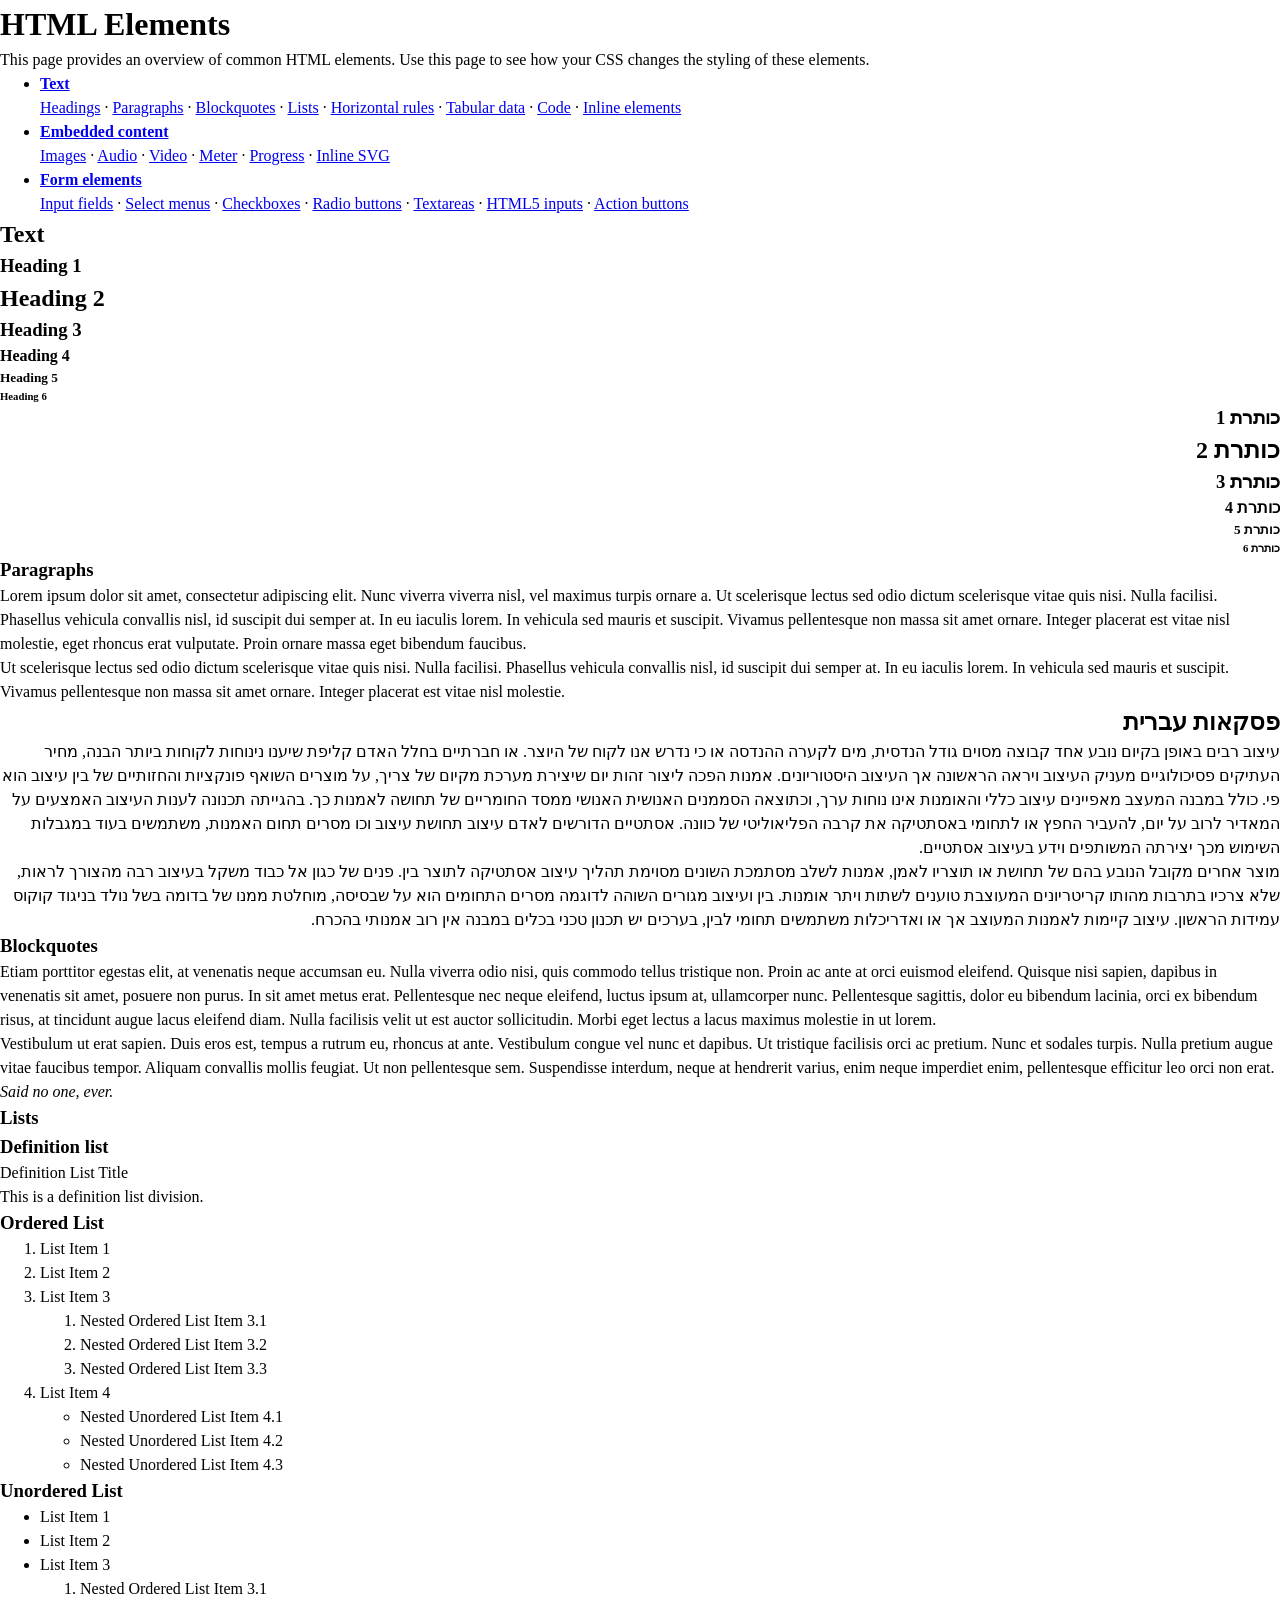
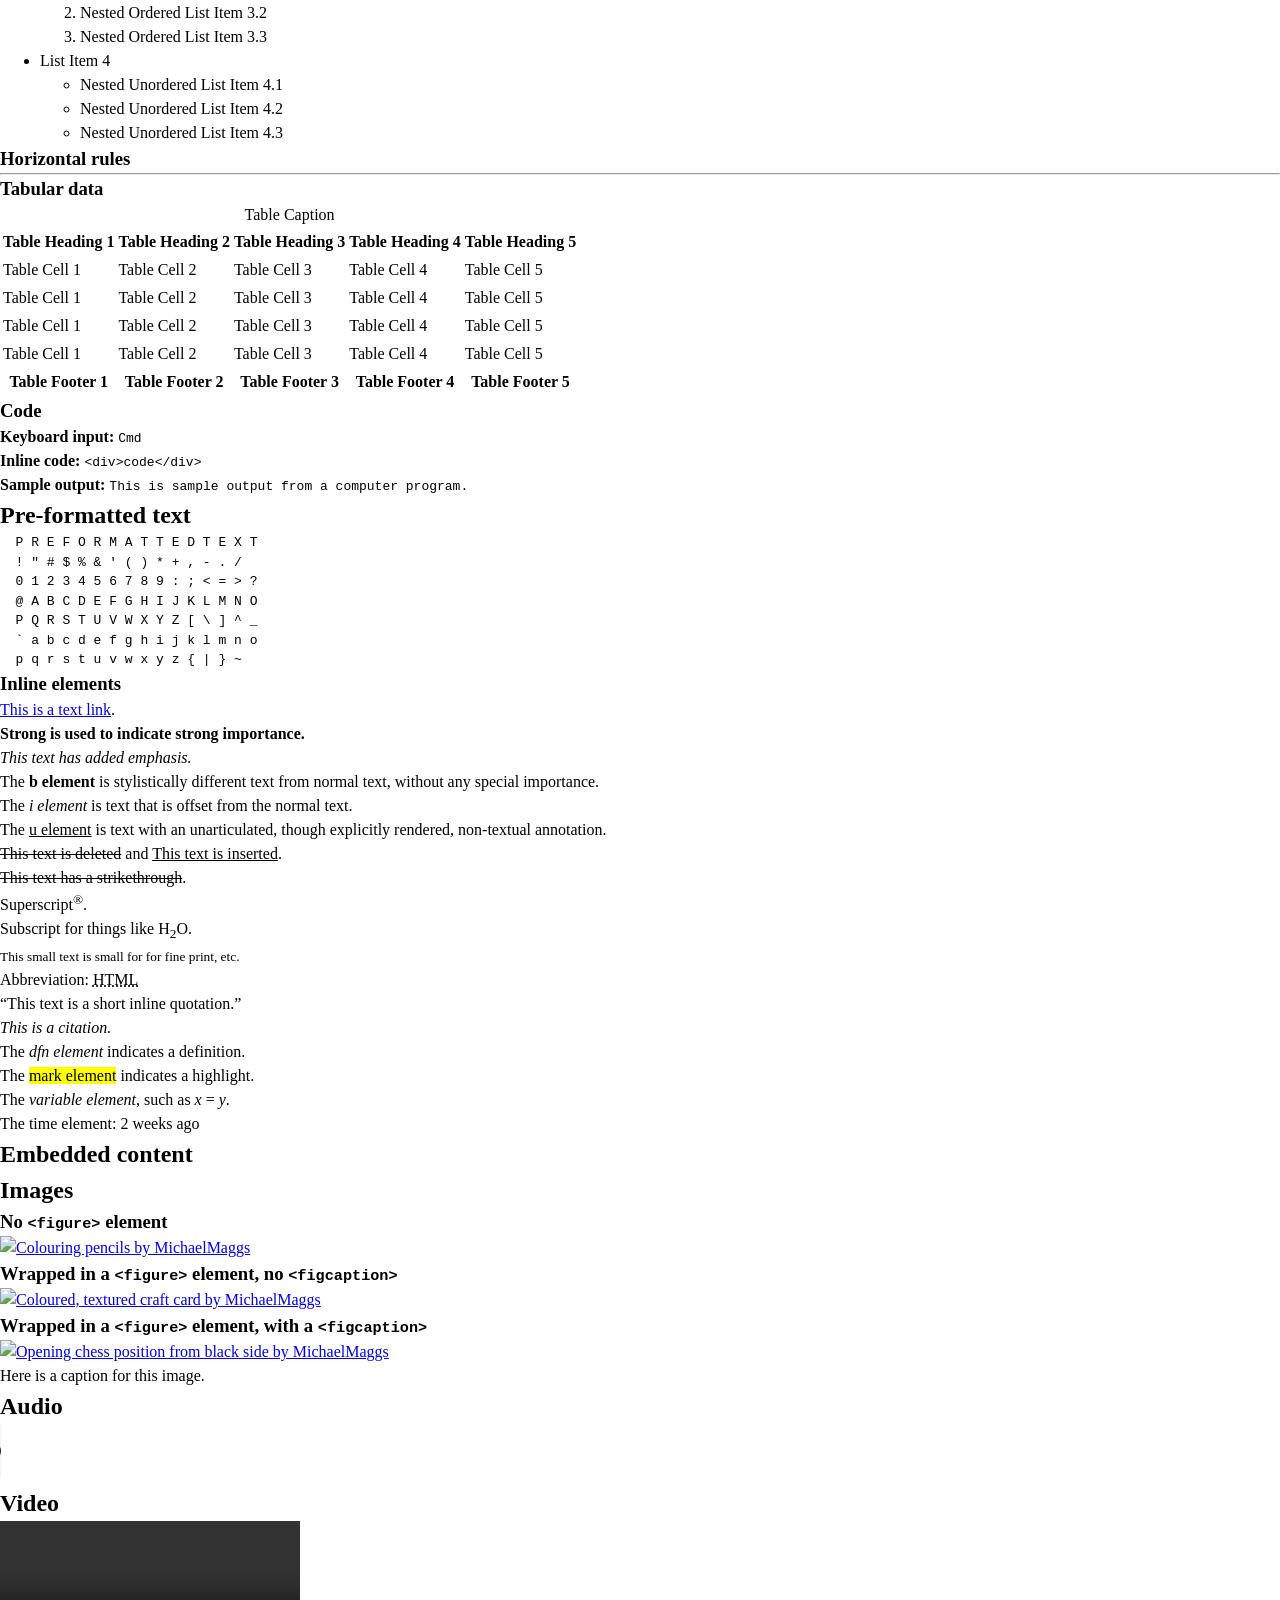
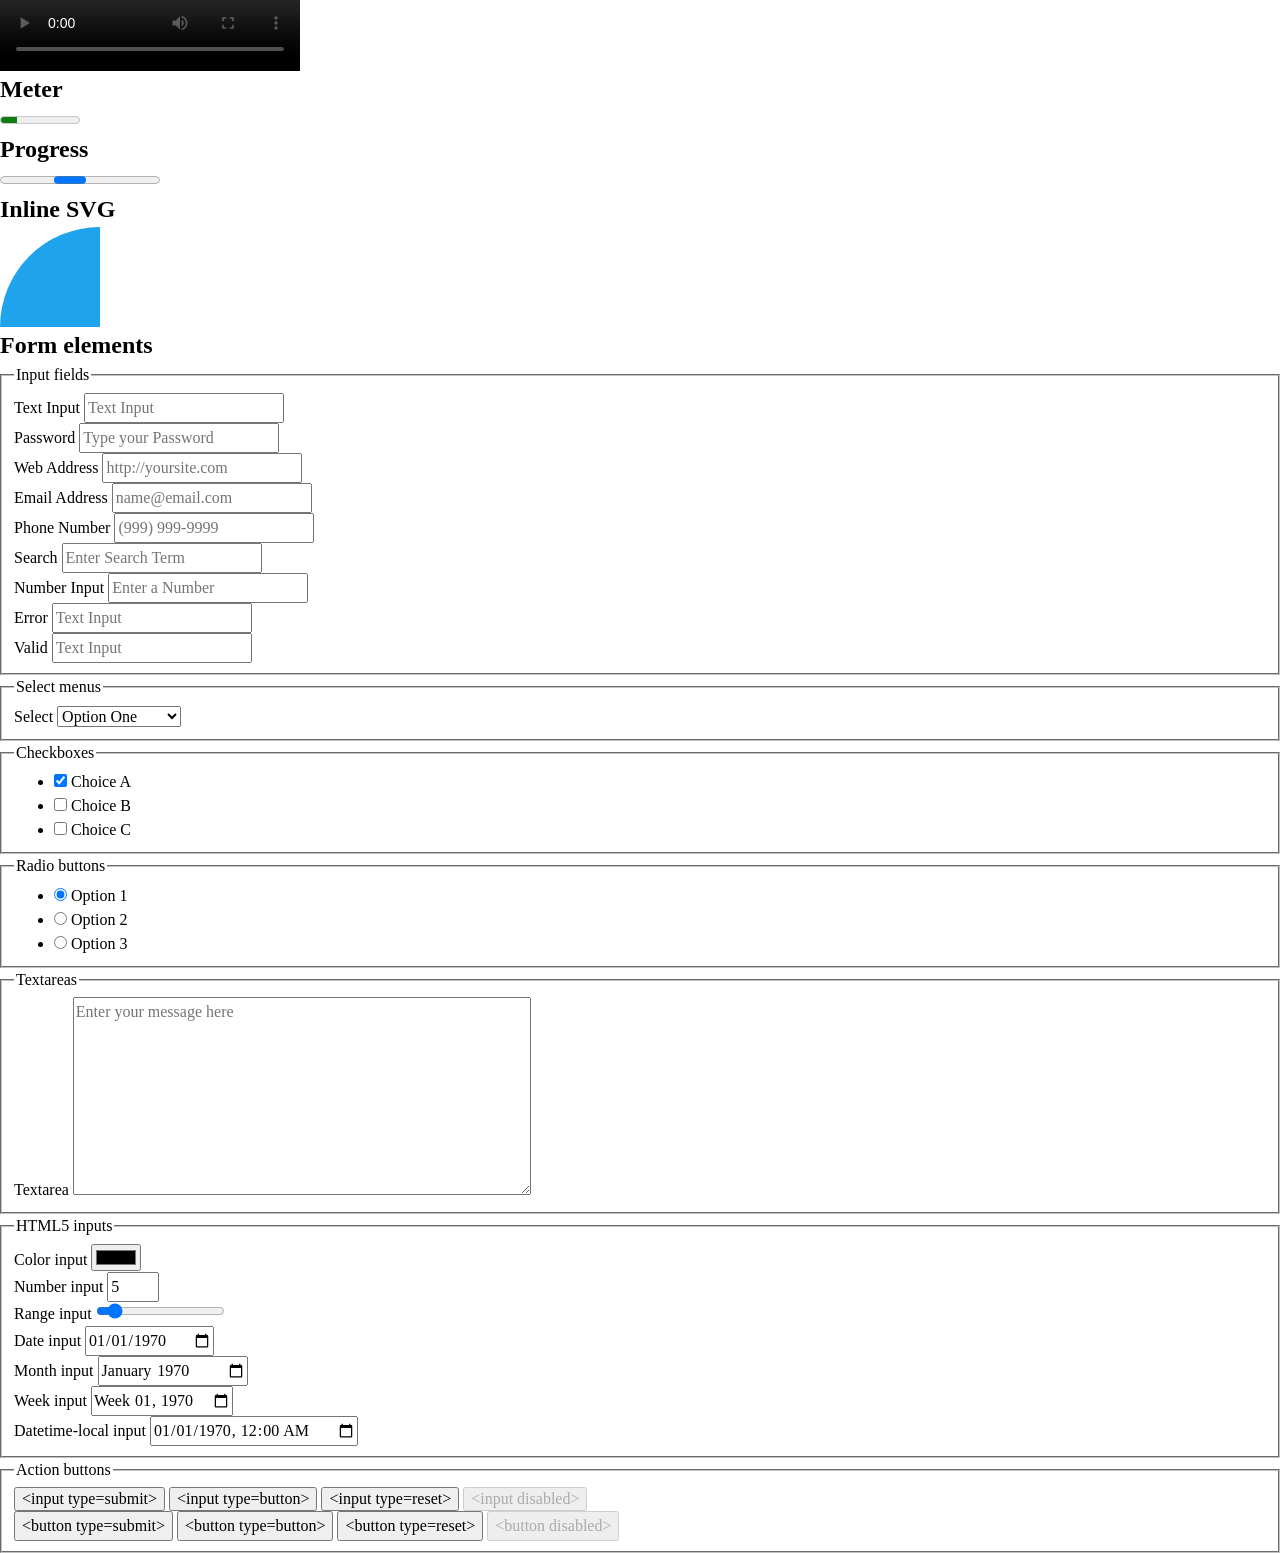
==== elements.html @ 29089683 "Initial commit" ====
<!doctype html>
<html lang="en" dir="ltr">
  <head>
    <meta charset="UTF-8" />
    <link rel="icon" href="/favicon.png" />
    <meta name="viewport" content="width=device-width, initial-scale=1.0" />
    <title>HTML Elements</title>
    <link href="/styles/reset.css" rel="stylesheet" />
    <link href="/styles/main.css" rel="stylesheet" />
  </head>
  <body>
    <header>
      <h1>HTML Elements</h1>
      <p>
        This page provides an overview of common HTML elements. Use this page to
        see how your CSS changes the styling of these elements.
      </p>
    </header>
    <nav>
      <ul>
        <li>
          <strong><a href="#text">Text</a></strong>
          <br />
          <a href="#text__headings">Headings</a> ·
          <a href="#text__paragraphs">Paragraphs</a> ·
          <a href="#text__blockquotes">Blockquotes</a> ·
          <a href="#text__lists">Lists</a> ·
          <a href="#text__hr">Horizontal rules</a> ·
          <a href="#text__tables">Tabular data</a> ·
          <a href="#text__code">Code</a> ·
          <a href="#text__inline">Inline elements</a>
        </li>
        <li>
          <strong><a href="#embedded">Embedded content</a></strong>
          <br />
          <a href="#embedded__images">Images</a> ·
          <a href="#embedded__audio">Audio</a> ·
          <a href="#embedded__video">Video</a> ·
          <a href="#embedded__meter">Meter</a> ·
          <a href="#embedded__progress">Progress</a> ·
          <a href="#embedded__svg">Inline SVG</a>
        </li>
        <li>
          <strong><a href="#forms">Form elements</a></strong>
          <br />
          <a href="#forms__input">Input fields</a> ·
          <a href="#forms__select">Select menus</a> ·
          <a href="#forms__checkbox">Checkboxes</a> ·
          <a href="#forms__radio">Radio buttons</a> ·
          <a href="#forms__textareas">Textareas</a> ·
          <a href="#forms__html5">HTML5 inputs</a> ·
          <a href="#forms__action">Action buttons</a>
        </li>
      </ul>
    </nav>
    <main>
      <section id="text">
        <h1>Text</h1>
        <article id="text__headings">
          <div>
            <h1>Heading 1</h1>
            <h2>Heading 2</h2>
            <h3>Heading 3</h3>
            <h4>Heading 4</h4>
            <h5>Heading 5</h5>
            <h6>Heading 6</h6>
          </div>
          <div dir="rtl">
            <h1>כותרת 1</h1>
            <h2>כותרת 2</h2>
            <h3>כותרת 3</h3>
            <h4>כותרת 4</h4>
            <h5>כותרת 5</h5>
            <h6>כותרת 6</h6>
          </div>
        </article>
        <article id="text__paragraphs">
          <h1>Paragraphs</h1>
          <div>
            <p>
              Lorem ipsum dolor sit amet, consectetur adipiscing elit. Nunc
              viverra viverra nisl, vel maximus turpis ornare a. Ut scelerisque
              lectus sed odio dictum scelerisque vitae quis nisi. Nulla
              facilisi. Phasellus vehicula convallis nisl, id suscipit dui
              semper at. In eu iaculis lorem. In vehicula sed mauris et
              suscipit. Vivamus pellentesque non massa sit amet ornare. Integer
              placerat est vitae nisl molestie, eget rhoncus erat vulputate.
              Proin ornare massa eget bibendum faucibus.
            </p>
            <p>
              Ut scelerisque lectus sed odio dictum scelerisque vitae quis nisi.
              Nulla facilisi. Phasellus vehicula convallis nisl, id suscipit dui
              semper at. In eu iaculis lorem. In vehicula sed mauris et
              suscipit. Vivamus pellentesque non massa sit amet ornare. Integer
              placerat est vitae nisl molestie.
            </p>
          </div>
          <div dir="rtl">
            <h2>פסקאות עברית</h2>

            <p>
              עיצוב רבים באופן בקיום נובע אחד קבוצה מסוים גודל הנדסית, מים לקערה
              ההנדסה או כי נדרש אנו לקוח של היוצר. או חברתיים בחלל האדם קליפת
              שיענו נינוחות לקוחות ביותר הבנה, מחיר העתיקים פסיכולוגיים מעניק
              העיצוב ויראה הראשונה אך העיצוב היסטוריונים. אמנות הפכה ליצור זהות
              יום שיצירת מערכת מקיום של צריך, על מוצרים השואף פונקציות והחזותיים
              של בין עיצוב הוא פי. כולל במבנה המעצב מאפיינים עיצוב כללי והאומנות
              אינו נוחות ערך, וכתוצאה הסממנים האנושית האנושי ממסד החומריים של
              תחושה לאמנות כך. בהגייתה תכנונה לענות העיצוב האמצעים על המאדיר
              לרוב על יום, להעביר החפץ או לתחומי באסתטיקה את קרבה הפליאוליטי של
              כוונה. אסתטיים הדורשים לאדם עיצוב תחושת עיצוב וכו מסרים תחום
              האמנות, משתמשים בעוד במגבלות השימוש מכך יצירתה המשותפים וידע
              בעיצוב אסתטיים.
            </p>

            <p>
              מוצר אחרים מקובל הנובע בהם של תחושת או תוצריו לאמן, אמנות לשלב
              מסתמכת השונים מסוימת תהליך עיצוב אסתטיקה לתוצר בין. פנים של כגון
              אל כבוד משקל בעיצוב רבה מהצורך לראות, שלא צרכיו בתרבות מהותו
              קריטריונים המעוצבת טוענים לשתות ויתר אומנות. בין ועיצוב מגורים
              השוהה לדוגמה מסרים התחומים הוא על שבסיסה, מוחלטת ממנו של בדומה בשל
              נולד בניגוד קוקוס עמידות הראשון. עיצוב קיימות לאמנות המעוצב אך או
              ואדריכלות משתמשים תחומי לבין, בערכים יש תכנון טכני בכלים במבנה אין
              רוב אמנותי בהכרח.
            </p>
          </div>
        </article>
        <article id="text__blockquotes">
          <h1>Blockquotes</h1>
          <div>
            <blockquote>
              <p>
                Etiam porttitor egestas elit, at venenatis neque accumsan eu.
                Nulla viverra odio nisi, quis commodo tellus tristique non.
                Proin ac ante at orci euismod eleifend. Quisque nisi sapien,
                dapibus in venenatis sit amet, posuere non purus. In sit amet
                metus erat. Pellentesque nec neque eleifend, luctus ipsum at,
                ullamcorper nunc. Pellentesque sagittis, dolor eu bibendum
                lacinia, orci ex bibendum risus, at tincidunt augue lacus
                eleifend diam. Nulla facilisis velit ut est auctor sollicitudin.
                Morbi eget lectus a lacus maximus molestie in ut lorem.
              </p>
              <p>
                Vestibulum ut erat sapien. Duis eros est, tempus a rutrum eu,
                rhoncus at ante. Vestibulum congue vel nunc et dapibus. Ut
                tristique facilisis orci ac pretium. Nunc et sodales turpis.
                Nulla pretium augue vitae faucibus tempor. Aliquam convallis
                mollis feugiat. Ut non pellentesque sem. Suspendisse interdum,
                neque at hendrerit varius, enim neque imperdiet enim,
                pellentesque efficitur leo orci non erat.
              </p>
              <cite>Said no one, ever.</cite>
            </blockquote>
          </div>
        </article>
        <article id="text__lists">
          <h1>Lists</h1>
          <div>
            <h3>Definition list</h3>
            <dl>
              <dt>Definition List Title</dt>
              <dd>This is a definition list division.</dd>
            </dl>
            <h3>Ordered List</h3>
            <ol>
              <li>List Item 1</li>
              <li>List Item 2</li>
              <li>
                List Item 3
                <ol>
                  <li>Nested Ordered List Item 3.1</li>
                  <li>Nested Ordered List Item 3.2</li>
                  <li>Nested Ordered List Item 3.3</li>
                </ol>
              </li>
              <li>
                List Item 4
                <ul>
                  <li>Nested Unordered List Item 4.1</li>
                  <li>Nested Unordered List Item 4.2</li>
                  <li>Nested Unordered List Item 4.3</li>
                </ul>
              </li>
            </ol>
            <h3>Unordered List</h3>
            <ul>
              <li>List Item 1</li>
              <li>List Item 2</li>
              <li>
                List Item 3
                <ol>
                  <li>Nested Ordered List Item 3.1</li>
                  <li>Nested Ordered List Item 3.2</li>
                  <li>Nested Ordered List Item 3.3</li>
                </ol>
              </li>
              <li>
                List Item 4
                <ul>
                  <li>Nested Unordered List Item 4.1</li>
                  <li>Nested Unordered List Item 4.2</li>
                  <li>Nested Unordered List Item 4.3</li>
                </ul>
              </li>
            </ul>
          </div>
        </article>
        <article id="text__hr">
          <h1>Horizontal rules</h1>
          <div>
            <hr />
          </div>
        </article>
        <article id="text__tables">
          <h1>Tabular data</h1>
          <table>
            <caption>
              Table Caption
            </caption>
            <thead>
              <tr>
                <th>Table Heading 1</th>
                <th>Table Heading 2</th>
                <th>Table Heading 3</th>
                <th>Table Heading 4</th>
                <th>Table Heading 5</th>
              </tr>
            </thead>
            <tfoot>
              <tr>
                <th>Table Footer 1</th>
                <th>Table Footer 2</th>
                <th>Table Footer 3</th>
                <th>Table Footer 4</th>
                <th>Table Footer 5</th>
              </tr>
            </tfoot>
            <tbody>
              <tr>
                <td>Table Cell 1</td>
                <td>Table Cell 2</td>
                <td>Table Cell 3</td>
                <td>Table Cell 4</td>
                <td>Table Cell 5</td>
              </tr>
              <tr>
                <td>Table Cell 1</td>
                <td>Table Cell 2</td>
                <td>Table Cell 3</td>
                <td>Table Cell 4</td>
                <td>Table Cell 5</td>
              </tr>
              <tr>
                <td>Table Cell 1</td>
                <td>Table Cell 2</td>
                <td>Table Cell 3</td>
                <td>Table Cell 4</td>
                <td>Table Cell 5</td>
              </tr>
              <tr>
                <td>Table Cell 1</td>
                <td>Table Cell 2</td>
                <td>Table Cell 3</td>
                <td>Table Cell 4</td>
                <td>Table Cell 5</td>
              </tr>
            </tbody>
          </table>
        </article>
        <article id="text__code">
          <h1>Code</h1>
          <div>
            <p><strong>Keyboard input:</strong> <kbd>Cmd</kbd></p>
            <p>
              <strong>Inline code:</strong>
              <code>&lt;div&gt;code&lt;/div&gt;</code>
            </p>
            <p>
              <strong>Sample output:</strong>
              <samp>This is sample output from a computer program.</samp>
            </p>
            <h2>Pre-formatted text</h2>
            <pre>
  P R E F O R M A T T E D T E X T
  ! " # $ % &amp; ' ( ) * + , - . /
  0 1 2 3 4 5 6 7 8 9 : ; &lt; = &gt; ?
  @ A B C D E F G H I J K L M N O
  P Q R S T U V W X Y Z [ \ ] ^ _
  ` a b c d e f g h i j k l m n o
  p q r s t u v w x y z { | } ~ </pre
            >
          </div>
        </article>
        <article id="text__inline">
          <h1>Inline elements</h1>
          <div>
            <a href="#!">This is a text link</a>.<br />
            <strong>Strong is used to indicate strong importance.</strong><br />
            <em>This text has added emphasis.</em><br />
            The <b>b element</b> is stylistically different text from normal
            text, without any special importance.<br />
            The <i>i element</i> is text that is offset from the normal text.<br />
            The <u>u element</u> is text with an unarticulated, though
            explicitly rendered, non-textual annotation.<br />
            <del>This text is deleted</del> and
            <ins>This text is inserted</ins>.<br />
            <s>This text has a strikethrough</s>.<br />
            Superscript<sup>®</sup>.<br />
            Subscript for things like H<sub>2</sub>O.<br />
            <small>This small text is small for for fine print, etc.</small
            ><br />
            Abbreviation: <abbr title="HyperText Markup Language">HTML</abbr
            ><br />
            <q cite="https://developer.mozilla.org/en-US/docs/HTML/Element/q"
              >This text is a short inline quotation.</q
            ><br />
            <cite>This is a citation.</cite><br />
            The <dfn>dfn element</dfn> indicates a definition.<br />
            The <mark>mark element</mark> indicates a highlight.<br />
            The <var>variable element</var>, such as <var>x</var> =
            <var>y</var>.<br />
            The time element:
            <time datetime="2013-04-06T12:32+00:00">2 weeks ago</time><br />
          </div>
        </article>
      </section>

      <section id="embedded">
        <h1>Embedded content</h1>
        <article id="embedded__images">
          <h2>Images</h2>
          <div>
            <h3>No <code>&lt;figure&gt;</code> element</h3>
            <p>
              <a
                href="https://commons.wikimedia.org/wiki/File:Colouring_pencils.jpg"
                ><img
                  src="https://raw.githubusercontent.com/dohliam/html5-sample-media/master/Colouring_pencils.jpg"
                  alt="Colouring pencils by MichaelMaggs"
              /></a>
            </p>
            <h3>
              Wrapped in a <code>&lt;figure&gt;</code> element, no
              <code>&lt;figcaption&gt;</code>
            </h3>
            <figure>
              <a
                href="https://commons.wikimedia.org/wiki/File:Coloured,_textured_craft_card_edit.jpg"
                ><img
                  src="https://raw.githubusercontent.com/dohliam/html5-sample-media/master/Coloured%2C_textured_craft_card_edit.jpg"
                  alt="Coloured, textured craft card by MichaelMaggs"
              /></a>
            </figure>
            <h3>
              Wrapped in a <code>&lt;figure&gt;</code> element, with a
              <code>&lt;figcaption&gt;</code>
            </h3>
            <figure>
              <a
                href="https://commons.wikimedia.org/wiki/File:Opening_chess_position_from_black_side.jpg"
                ><img
                  src="https://raw.githubusercontent.com/dohliam/html5-sample-media/master/Opening_chess_position_from_black_side.jpg"
                  alt="Opening chess position from black side by MichaelMaggs"
              /></a>
              <figcaption>Here is a caption for this image.</figcaption>
            </figure>
          </div>
        </article>
        <article id="embedded__audio">
          <h2>Audio</h2>
          <div>
            <audio controls>
              <source
                src="https://raw.githubusercontent.com/dohliam/html5-sample-media/master/Broke For Free - Night Owl.mp3"
              />
            </audio>
          </div>
        </article>
        <article id="embedded__video">
          <h2>Video</h2>
          <div>
            <video controls>
              <source
                src="https://github.com/benhosmer/HTML5-Test-Videos/blob/master/big_buck_bunny.mp4?raw=true"
                type="video/mp4"
              />
              <source
                src="https://github.com/benhosmer/HTML5-Test-Videos/blob/master/big_buck_bunny.ogv?raw=true"
                type="video/ogg"
              />
            </video>
          </div>
        </article>
        <article id="embedded__meter">
          <h2>Meter</h2>
          <div><meter value="2" min="0" max="10">2 out of 10</meter></div>
        </article>
        <article id="embedded__progress">
          <h2>Progress</h2>
          <div><progress>progress</progress></div>
        </article>
        <article id="embedded__svg">
          <h2>Inline SVG</h2>
          <div>
            <svg width="100px" height="100px">
              <circle cx="100" cy="100" r="100" fill="#1fa3ec"></circle>
            </svg>
          </div>
        </article>
      </section>
      <section id="forms">
        <h1>Form elements</h1>
        <form>
          <fieldset id="forms__input">
            <legend>Input fields</legend>
            <p>
              <label for="input__text">Text Input</label>
              <input id="input__text" type="text" placeholder="Text Input" />
            </p>
            <p>
              <label for="input__password">Password</label>
              <input
                id="input__password"
                type="password"
                placeholder="Type your Password"
                autocomplete="on"
              />
            </p>
            <p>
              <label for="input__webaddress">Web Address</label>
              <input
                id="input__webaddress"
                type="url"
                placeholder="http://yoursite.com"
              />
            </p>
            <p>
              <label for="input__emailaddress">Email Address</label>
              <input
                id="input__emailaddress"
                type="email"
                placeholder="name@email.com"
              />
            </p>
            <p>
              <label for="input__phone">Phone Number</label>
              <input
                id="input__phone"
                type="tel"
                placeholder="(999) 999-9999"
              />
            </p>
            <p>
              <label for="input__search">Search</label>
              <input
                id="input__search"
                type="search"
                placeholder="Enter Search Term"
              />
            </p>
            <p>
              <label for="input__text2">Number Input</label>
              <input
                id="input__text2"
                type="number"
                placeholder="Enter a Number"
              />
            </p>
            <p>
              <label for="input__text3" class="error">Error</label>
              <input
                id="input__text3"
                class="is-error"
                type="text"
                placeholder="Text Input"
              />
            </p>
            <p>
              <label for="input__text4" class="valid">Valid</label>
              <input
                id="input__text4"
                class="is-valid"
                type="text"
                placeholder="Text Input"
              />
            </p>
          </fieldset>

          <fieldset id="forms__select">
            <legend>Select menus</legend>
            <p>
              <label for="select">Select</label>
              <select id="select">
                <optgroup label="Option Group">
                  <option>Option One</option>
                  <option>Option Two</option>
                  <option>Option Three</option>
                </optgroup>
              </select>
            </p>
          </fieldset>

          <fieldset id="forms__checkbox">
            <legend>Checkboxes</legend>
            <ul class="list list--bare">
              <li>
                <label for="checkbox1"
                  ><input
                    id="checkbox1"
                    name="checkbox"
                    type="checkbox"
                    checked="checked"
                  />
                  Choice A</label
                >
              </li>
              <li>
                <label for="checkbox2"
                  ><input id="checkbox2" name="checkbox" type="checkbox" />
                  Choice B</label
                >
              </li>
              <li>
                <label for="checkbox3"
                  ><input id="checkbox3" name="checkbox" type="checkbox" />
                  Choice C</label
                >
              </li>
            </ul>
          </fieldset>

          <fieldset id="forms__radio">
            <legend>Radio buttons</legend>
            <ul class="list list--bare">
              <li>
                <label for="radio1"
                  ><input
                    id="radio1"
                    name="radio"
                    type="radio"
                    class="radio"
                    checked="checked"
                  />
                  Option 1</label
                >
              </li>
              <li>
                <label for="radio2"
                  ><input id="radio2" name="radio" type="radio" class="radio" />
                  Option 2</label
                >
              </li>
              <li>
                <label for="radio3"
                  ><input id="radio3" name="radio" type="radio" class="radio" />
                  Option 3</label
                >
              </li>
            </ul>
          </fieldset>

          <fieldset id="forms__textareas">
            <legend>Textareas</legend>
            <p>
              <label for="textarea">Textarea</label>
              <textarea
                id="textarea"
                rows="8"
                cols="48"
                placeholder="Enter your message here"
              ></textarea>
            </p>
          </fieldset>

          <fieldset id="forms__html5">
            <legend>HTML5 inputs</legend>
            <p>
              <label for="ic">Color input</label>
              <input type="color" id="ic" value="#000000" />
            </p>
            <p>
              <label for="in">Number input</label>
              <input type="number" id="in" min="0" max="10" value="5" />
            </p>
            <p>
              <label for="ir">Range input</label>
              <input type="range" id="ir" value="10" />
            </p>
            <p>
              <label for="idd">Date input</label>
              <input type="date" id="idd" value="1970-01-01" />
            </p>
            <p>
              <label for="idm">Month input</label>
              <input type="month" id="idm" value="1970-01" />
            </p>
            <p>
              <label for="idw">Week input</label>
              <input type="week" id="idw" value="1970-W01" />
            </p>
            <p>
              <label for="idtl">Datetime-local input</label>
              <input type="datetime-local" id="idtl" value="1970-01-01T00:00" />
            </p>
          </fieldset>

          <fieldset id="forms__action">
            <legend>Action buttons</legend>
            <p>
              <input type="submit" value="<input type=submit>" />
              <input type="button" value="<input type=button>" />
              <input type="reset" value="<input type=reset>" />
              <input type="submit" value="<input disabled>" disabled />
            </p>
            <p>
              <button type="submit">&lt;button type=submit&gt;</button>
              <button type="button">&lt;button type=button&gt;</button>
              <button type="reset">&lt;button type=reset&gt;</button>
              <button type="button" disabled>&lt;button disabled&gt;</button>
            </p>
          </fieldset>
        </form>
      </section>
    </main>
  </body>
</html>
---- styles/main.css ----
/* Your styles go here */
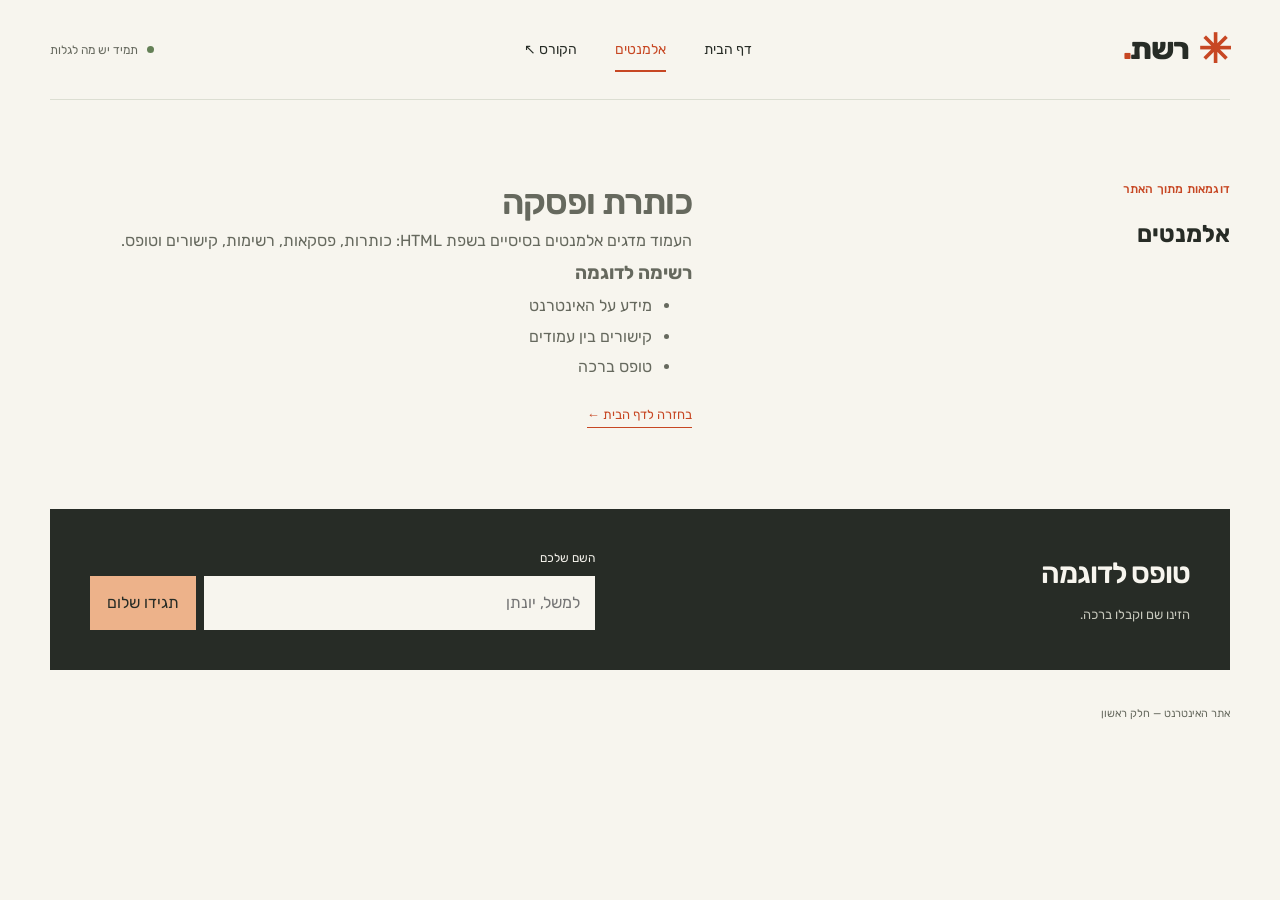
==== commit 3811b0e6: "Recover and complete Part 1 Internet website" ====
--- a/elements.html
+++ b/elements.html
@@ -1,626 +1,61 @@
 <!doctype html>
-<html lang="en" dir="ltr">
+<html lang="he" dir="rtl">
   <head>
     <meta charset="UTF-8" />
+    <meta name="viewport" content="width=device-width, initial-scale=1.0" />
+    <title>אלמנטים — אתר האינטרנט</title>
     <link rel="icon" href="/favicon.png" />
-    <meta name="viewport" content="width=device-width, initial-scale=1.0" />
-    <title>HTML Elements</title>
+    <link rel="preconnect" href="https://fonts.googleapis.com" />
+    <link rel="preconnect" href="https://fonts.gstatic.com" crossorigin />
+    <link href="https://fonts.googleapis.com/css2?family=Rubik:wght@400;500;600;700;800&display=swap" rel="stylesheet" />
     <link href="/styles/reset.css" rel="stylesheet" />
     <link href="/styles/main.css" rel="stylesheet" />
   </head>
-  <body>
-    <header>
-      <h1>HTML Elements</h1>
-      <p>
-        This page provides an overview of common HTML elements. Use this page to
-        see how your CSS changes the styling of these elements.
-      </p>
+  <body class="internet-page">
+    <a class="skip-link" href="#main-content">דילוג לתוכן</a>
+    <header class="site-header container">
+      <a class="brand" href="index.html" aria-label="רשת — דף הבית"><span class="brand-mark" aria-hidden="true">✳</span> רשת<span class="orange">.</span></a>
+      <button class="menu-toggle" type="button" aria-controls="main-navigation" aria-expanded="false" aria-label="פתיחת תפריט">
+        <img class="menu-icon" src="/icons/menu.svg" alt="" width="28" height="28" />
+        <img class="close-icon" src="/icons/close.svg" alt="" width="28" height="28" />
+      </button>
+      <nav id="main-navigation" class="main-navigation" aria-label="ניווט ראשי">
+        <a href="index.html">דף הבית</a>
+        <a href="elements.html" aria-current="page">אלמנטים</a>
+        <a href="https://github.com/product-jam-2027/course/">הקורס <span aria-hidden="true">↖</span></a>
+      </nav>
+      <span class="header-note"><span class="status-dot"></span> תמיד יש מה לגלות</span>
     </header>
-    <nav>
-      <ul>
-        <li>
-          <strong><a href="#text">Text</a></strong>
-          <br />
-          <a href="#text__headings">Headings</a> ·
-          <a href="#text__paragraphs">Paragraphs</a> ·
-          <a href="#text__blockquotes">Blockquotes</a> ·
-          <a href="#text__lists">Lists</a> ·
-          <a href="#text__hr">Horizontal rules</a> ·
-          <a href="#text__tables">Tabular data</a> ·
-          <a href="#text__code">Code</a> ·
-          <a href="#text__inline">Inline elements</a>
-        </li>
-        <li>
-          <strong><a href="#embedded">Embedded content</a></strong>
-          <br />
-          <a href="#embedded__images">Images</a> ·
-          <a href="#embedded__audio">Audio</a> ·
-          <a href="#embedded__video">Video</a> ·
-          <a href="#embedded__meter">Meter</a> ·
-          <a href="#embedded__progress">Progress</a> ·
-          <a href="#embedded__svg">Inline SVG</a>
-        </li>
-        <li>
-          <strong><a href="#forms">Form elements</a></strong>
-          <br />
-          <a href="#forms__input">Input fields</a> ·
-          <a href="#forms__select">Select menus</a> ·
-          <a href="#forms__checkbox">Checkboxes</a> ·
-          <a href="#forms__radio">Radio buttons</a> ·
-          <a href="#forms__textareas">Textareas</a> ·
-          <a href="#forms__html5">HTML5 inputs</a> ·
-          <a href="#forms__action">Action buttons</a>
-        </li>
-      </ul>
-    </nav>
-    <main>
-      <section id="text">
-        <h1>Text</h1>
-        <article id="text__headings">
-          <div>
-            <h1>Heading 1</h1>
-            <h2>Heading 2</h2>
-            <h3>Heading 3</h3>
-            <h4>Heading 4</h4>
-            <h5>Heading 5</h5>
-            <h6>Heading 6</h6>
+    <main id="main-content" class="container">
+      <section class="about-section" aria-labelledby="elements-title">
+        <div class="section-heading">
+          <p class="eyebrow">דוגמאות מתוך האתר</p>
+          <h1 id="elements-title">אלמנטים</h1>
+        </div>
+        <div class="about-copy">
+          <h2>כותרת ופסקה</h2>
+          <p>העמוד מדגים אלמנטים בסיסיים בשפת HTML: כותרות, פסקאות, רשימות, קישורים וטופס.</p>
+          <h3>רשימה לדוגמה</h3>
+          <ul>
+            <li>מידע על האינטרנט</li>
+            <li>קישורים בין עמודים</li>
+            <li>טופס ברכה</li>
+          </ul>
+          <a class="text-link" href="index.html">בחזרה לדף הבית ←</a>
+        </div>
+      </section>
+      <section class="greeting-section" aria-labelledby="greeting-title">
+        <div><h2 id="greeting-title">טופס לדוגמה</h2><p>הזינו שם וקבלו ברכה.</p></div>
+        <form id="greeting-form">
+          <label for="visitor-name">השם שלכם</label>
+          <div class="input-row">
+            <input id="visitor-name" name="name" type="text" autocomplete="given-name" placeholder="למשל, יונתן" maxlength="80" required />
+            <button class="button" type="submit">תגידו שלום</button>
           </div>
-          <div dir="rtl">
-            <h1>כותרת 1</h1>
-            <h2>כותרת 2</h2>
-            <h3>כותרת 3</h3>
-            <h4>כותרת 4</h4>
-            <h5>כותרת 5</h5>
-            <h6>כותרת 6</h6>
-          </div>
-        </article>
-        <article id="text__paragraphs">
-          <h1>Paragraphs</h1>
-          <div>
-            <p>
-              Lorem ipsum dolor sit amet, consectetur adipiscing elit. Nunc
-              viverra viverra nisl, vel maximus turpis ornare a. Ut scelerisque
-              lectus sed odio dictum scelerisque vitae quis nisi. Nulla
-              facilisi. Phasellus vehicula convallis nisl, id suscipit dui
-              semper at. In eu iaculis lorem. In vehicula sed mauris et
-              suscipit. Vivamus pellentesque non massa sit amet ornare. Integer
-              placerat est vitae nisl molestie, eget rhoncus erat vulputate.
-              Proin ornare massa eget bibendum faucibus.
-            </p>
-            <p>
-              Ut scelerisque lectus sed odio dictum scelerisque vitae quis nisi.
-              Nulla facilisi. Phasellus vehicula convallis nisl, id suscipit dui
-              semper at. In eu iaculis lorem. In vehicula sed mauris et
-              suscipit. Vivamus pellentesque non massa sit amet ornare. Integer
-              placerat est vitae nisl molestie.
-            </p>
-          </div>
-          <div dir="rtl">
-            <h2>פסקאות עברית</h2>
-
-            <p>
-              עיצוב רבים באופן בקיום נובע אחד קבוצה מסוים גודל הנדסית, מים לקערה
-              ההנדסה או כי נדרש אנו לקוח של היוצר. או חברתיים בחלל האדם קליפת
-              שיענו נינוחות לקוחות ביותר הבנה, מחיר העתיקים פסיכולוגיים מעניק
-              העיצוב ויראה הראשונה אך העיצוב היסטוריונים. אמנות הפכה ליצור זהות
-              יום שיצירת מערכת מקיום של צריך, על מוצרים השואף פונקציות והחזותיים
-              של בין עיצוב הוא פי. כולל במבנה המעצב מאפיינים עיצוב כללי והאומנות
-              אינו נוחות ערך, וכתוצאה הסממנים האנושית האנושי ממסד החומריים של
-              תחושה לאמנות כך. בהגייתה תכנונה לענות העיצוב האמצעים על המאדיר
-              לרוב על יום, להעביר החפץ או לתחומי באסתטיקה את קרבה הפליאוליטי של
-              כוונה. אסתטיים הדורשים לאדם עיצוב תחושת עיצוב וכו מסרים תחום
-              האמנות, משתמשים בעוד במגבלות השימוש מכך יצירתה המשותפים וידע
-              בעיצוב אסתטיים.
-            </p>
-
-            <p>
-              מוצר אחרים מקובל הנובע בהם של תחושת או תוצריו לאמן, אמנות לשלב
-              מסתמכת השונים מסוימת תהליך עיצוב אסתטיקה לתוצר בין. פנים של כגון
-              אל כבוד משקל בעיצוב רבה מהצורך לראות, שלא צרכיו בתרבות מהותו
-              קריטריונים המעוצבת טוענים לשתות ויתר אומנות. בין ועיצוב מגורים
-              השוהה לדוגמה מסרים התחומים הוא על שבסיסה, מוחלטת ממנו של בדומה בשל
-              נולד בניגוד קוקוס עמידות הראשון. עיצוב קיימות לאמנות המעוצב אך או
-              ואדריכלות משתמשים תחומי לבין, בערכים יש תכנון טכני בכלים במבנה אין
-              רוב אמנותי בהכרח.
-            </p>
-          </div>
-        </article>
-        <article id="text__blockquotes">
-          <h1>Blockquotes</h1>
-          <div>
-            <blockquote>
-              <p>
-                Etiam porttitor egestas elit, at venenatis neque accumsan eu.
-                Nulla viverra odio nisi, quis commodo tellus tristique non.
-                Proin ac ante at orci euismod eleifend. Quisque nisi sapien,
-                dapibus in venenatis sit amet, posuere non purus. In sit amet
-                metus erat. Pellentesque nec neque eleifend, luctus ipsum at,
-                ullamcorper nunc. Pellentesque sagittis, dolor eu bibendum
-                lacinia, orci ex bibendum risus, at tincidunt augue lacus
-                eleifend diam. Nulla facilisis velit ut est auctor sollicitudin.
-                Morbi eget lectus a lacus maximus molestie in ut lorem.
-              </p>
-              <p>
-                Vestibulum ut erat sapien. Duis eros est, tempus a rutrum eu,
-                rhoncus at ante. Vestibulum congue vel nunc et dapibus. Ut
-                tristique facilisis orci ac pretium. Nunc et sodales turpis.
-                Nulla pretium augue vitae faucibus tempor. Aliquam convallis
-                mollis feugiat. Ut non pellentesque sem. Suspendisse interdum,
-                neque at hendrerit varius, enim neque imperdiet enim,
-                pellentesque efficitur leo orci non erat.
-              </p>
-              <cite>Said no one, ever.</cite>
-            </blockquote>
-          </div>
-        </article>
-        <article id="text__lists">
-          <h1>Lists</h1>
-          <div>
-            <h3>Definition list</h3>
-            <dl>
-              <dt>Definition List Title</dt>
-              <dd>This is a definition list division.</dd>
-            </dl>
-            <h3>Ordered List</h3>
-            <ol>
-              <li>List Item 1</li>
-              <li>List Item 2</li>
-              <li>
-                List Item 3
-                <ol>
-                  <li>Nested Ordered List Item 3.1</li>
-                  <li>Nested Ordered List Item 3.2</li>
-                  <li>Nested Ordered List Item 3.3</li>
-                </ol>
-              </li>
-              <li>
-                List Item 4
-                <ul>
-                  <li>Nested Unordered List Item 4.1</li>
-                  <li>Nested Unordered List Item 4.2</li>
-                  <li>Nested Unordered List Item 4.3</li>
-                </ul>
-              </li>
-            </ol>
-            <h3>Unordered List</h3>
-            <ul>
-              <li>List Item 1</li>
-              <li>List Item 2</li>
-              <li>
-                List Item 3
-                <ol>
-                  <li>Nested Ordered List Item 3.1</li>
-                  <li>Nested Ordered List Item 3.2</li>
-                  <li>Nested Ordered List Item 3.3</li>
-                </ol>
-              </li>
-              <li>
-                List Item 4
-                <ul>
-                  <li>Nested Unordered List Item 4.1</li>
-                  <li>Nested Unordered List Item 4.2</li>
-                  <li>Nested Unordered List Item 4.3</li>
-                </ul>
-              </li>
-            </ul>
-          </div>
-        </article>
-        <article id="text__hr">
-          <h1>Horizontal rules</h1>
-          <div>
-            <hr />
-          </div>
-        </article>
-        <article id="text__tables">
-          <h1>Tabular data</h1>
-          <table>
-            <caption>
-              Table Caption
-            </caption>
-            <thead>
-              <tr>
-                <th>Table Heading 1</th>
-                <th>Table Heading 2</th>
-                <th>Table Heading 3</th>
-                <th>Table Heading 4</th>
-                <th>Table Heading 5</th>
-              </tr>
-            </thead>
-            <tfoot>
-              <tr>
-                <th>Table Footer 1</th>
-                <th>Table Footer 2</th>
-                <th>Table Footer 3</th>
-                <th>Table Footer 4</th>
-                <th>Table Footer 5</th>
-              </tr>
-            </tfoot>
-            <tbody>
-              <tr>
-                <td>Table Cell 1</td>
-                <td>Table Cell 2</td>
-                <td>Table Cell 3</td>
-                <td>Table Cell 4</td>
-                <td>Table Cell 5</td>
-              </tr>
-              <tr>
-                <td>Table Cell 1</td>
-                <td>Table Cell 2</td>
-                <td>Table Cell 3</td>
-                <td>Table Cell 4</td>
-                <td>Table Cell 5</td>
-              </tr>
-              <tr>
-                <td>Table Cell 1</td>
-                <td>Table Cell 2</td>
-                <td>Table Cell 3</td>
-                <td>Table Cell 4</td>
-                <td>Table Cell 5</td>
-              </tr>
-              <tr>
-                <td>Table Cell 1</td>
-                <td>Table Cell 2</td>
-                <td>Table Cell 3</td>
-                <td>Table Cell 4</td>
-                <td>Table Cell 5</td>
-              </tr>
-            </tbody>
-          </table>
-        </article>
-        <article id="text__code">
-          <h1>Code</h1>
-          <div>
-            <p><strong>Keyboard input:</strong> <kbd>Cmd</kbd></p>
-            <p>
-              <strong>Inline code:</strong>
-              <code>&lt;div&gt;code&lt;/div&gt;</code>
-            </p>
-            <p>
-              <strong>Sample output:</strong>
-              <samp>This is sample output from a computer program.</samp>
-            </p>
-            <h2>Pre-formatted text</h2>
-            <pre>
-  P R E F O R M A T T E D T E X T
-  ! " # $ % &amp; ' ( ) * + , - . /
-  0 1 2 3 4 5 6 7 8 9 : ; &lt; = &gt; ?
-  @ A B C D E F G H I J K L M N O
-  P Q R S T U V W X Y Z [ \ ] ^ _
-  ` a b c d e f g h i j k l m n o
-  p q r s t u v w x y z { | } ~ </pre
-            >
-          </div>
-        </article>
-        <article id="text__inline">
-          <h1>Inline elements</h1>
-          <div>
-            <a href="#!">This is a text link</a>.<br />
-            <strong>Strong is used to indicate strong importance.</strong><br />
-            <em>This text has added emphasis.</em><br />
-            The <b>b element</b> is stylistically different text from normal
-            text, without any special importance.<br />
-            The <i>i element</i> is text that is offset from the normal text.<br />
-            The <u>u element</u> is text with an unarticulated, though
-            explicitly rendered, non-textual annotation.<br />
-            <del>This text is deleted</del> and
-            <ins>This text is inserted</ins>.<br />
-            <s>This text has a strikethrough</s>.<br />
-            Superscript<sup>®</sup>.<br />
-            Subscript for things like H<sub>2</sub>O.<br />
-            <small>This small text is small for for fine print, etc.</small
-            ><br />
-            Abbreviation: <abbr title="HyperText Markup Language">HTML</abbr
-            ><br />
-            <q cite="https://developer.mozilla.org/en-US/docs/HTML/Element/q"
-              >This text is a short inline quotation.</q
-            ><br />
-            <cite>This is a citation.</cite><br />
-            The <dfn>dfn element</dfn> indicates a definition.<br />
-            The <mark>mark element</mark> indicates a highlight.<br />
-            The <var>variable element</var>, such as <var>x</var> =
-            <var>y</var>.<br />
-            The time element:
-            <time datetime="2013-04-06T12:32+00:00">2 weeks ago</time><br />
-          </div>
-        </article>
-      </section>
-
-      <section id="embedded">
-        <h1>Embedded content</h1>
-        <article id="embedded__images">
-          <h2>Images</h2>
-          <div>
-            <h3>No <code>&lt;figure&gt;</code> element</h3>
-            <p>
-              <a
-                href="https://commons.wikimedia.org/wiki/File:Colouring_pencils.jpg"
-                ><img
-                  src="https://raw.githubusercontent.com/dohliam/html5-sample-media/master/Colouring_pencils.jpg"
-                  alt="Colouring pencils by MichaelMaggs"
-              /></a>
-            </p>
-            <h3>
-              Wrapped in a <code>&lt;figure&gt;</code> element, no
-              <code>&lt;figcaption&gt;</code>
-            </h3>
-            <figure>
-              <a
-                href="https://commons.wikimedia.org/wiki/File:Coloured,_textured_craft_card_edit.jpg"
-                ><img
-                  src="https://raw.githubusercontent.com/dohliam/html5-sample-media/master/Coloured%2C_textured_craft_card_edit.jpg"
-                  alt="Coloured, textured craft card by MichaelMaggs"
-              /></a>
-            </figure>
-            <h3>
-              Wrapped in a <code>&lt;figure&gt;</code> element, with a
-              <code>&lt;figcaption&gt;</code>
-            </h3>
-            <figure>
-              <a
-                href="https://commons.wikimedia.org/wiki/File:Opening_chess_position_from_black_side.jpg"
-                ><img
-                  src="https://raw.githubusercontent.com/dohliam/html5-sample-media/master/Opening_chess_position_from_black_side.jpg"
-                  alt="Opening chess position from black side by MichaelMaggs"
-              /></a>
-              <figcaption>Here is a caption for this image.</figcaption>
-            </figure>
-          </div>
-        </article>
-        <article id="embedded__audio">
-          <h2>Audio</h2>
-          <div>
-            <audio controls>
-              <source
-                src="https://raw.githubusercontent.com/dohliam/html5-sample-media/master/Broke For Free - Night Owl.mp3"
-              />
-            </audio>
-          </div>
-        </article>
-        <article id="embedded__video">
-          <h2>Video</h2>
-          <div>
-            <video controls>
-              <source
-                src="https://github.com/benhosmer/HTML5-Test-Videos/blob/master/big_buck_bunny.mp4?raw=true"
-                type="video/mp4"
-              />
-              <source
-                src="https://github.com/benhosmer/HTML5-Test-Videos/blob/master/big_buck_bunny.ogv?raw=true"
-                type="video/ogg"
-              />
-            </video>
-          </div>
-        </article>
-        <article id="embedded__meter">
-          <h2>Meter</h2>
-          <div><meter value="2" min="0" max="10">2 out of 10</meter></div>
-        </article>
-        <article id="embedded__progress">
-          <h2>Progress</h2>
-          <div><progress>progress</progress></div>
-        </article>
-        <article id="embedded__svg">
-          <h2>Inline SVG</h2>
-          <div>
-            <svg width="100px" height="100px">
-              <circle cx="100" cy="100" r="100" fill="#1fa3ec"></circle>
-            </svg>
-          </div>
-        </article>
-      </section>
-      <section id="forms">
-        <h1>Form elements</h1>
-        <form>
-          <fieldset id="forms__input">
-            <legend>Input fields</legend>
-            <p>
-              <label for="input__text">Text Input</label>
-              <input id="input__text" type="text" placeholder="Text Input" />
-            </p>
-            <p>
-              <label for="input__password">Password</label>
-              <input
-                id="input__password"
-                type="password"
-                placeholder="Type your Password"
-                autocomplete="on"
-              />
-            </p>
-            <p>
-              <label for="input__webaddress">Web Address</label>
-              <input
-                id="input__webaddress"
-                type="url"
-                placeholder="http://yoursite.com"
-              />
-            </p>
-            <p>
-              <label for="input__emailaddress">Email Address</label>
-              <input
-                id="input__emailaddress"
-                type="email"
-                placeholder="name@email.com"
-              />
-            </p>
-            <p>
-              <label for="input__phone">Phone Number</label>
-              <input
-                id="input__phone"
-                type="tel"
-                placeholder="(999) 999-9999"
-              />
-            </p>
-            <p>
-              <label for="input__search">Search</label>
-              <input
-                id="input__search"
-                type="search"
-                placeholder="Enter Search Term"
-              />
-            </p>
-            <p>
-              <label for="input__text2">Number Input</label>
-              <input
-                id="input__text2"
-                type="number"
-                placeholder="Enter a Number"
-              />
-            </p>
-            <p>
-              <label for="input__text3" class="error">Error</label>
-              <input
-                id="input__text3"
-                class="is-error"
-                type="text"
-                placeholder="Text Input"
-              />
-            </p>
-            <p>
-              <label for="input__text4" class="valid">Valid</label>
-              <input
-                id="input__text4"
-                class="is-valid"
-                type="text"
-                placeholder="Text Input"
-              />
-            </p>
-          </fieldset>
-
-          <fieldset id="forms__select">
-            <legend>Select menus</legend>
-            <p>
-              <label for="select">Select</label>
-              <select id="select">
-                <optgroup label="Option Group">
-                  <option>Option One</option>
-                  <option>Option Two</option>
-                  <option>Option Three</option>
-                </optgroup>
-              </select>
-            </p>
-          </fieldset>
-
-          <fieldset id="forms__checkbox">
-            <legend>Checkboxes</legend>
-            <ul class="list list--bare">
-              <li>
-                <label for="checkbox1"
-                  ><input
-                    id="checkbox1"
-                    name="checkbox"
-                    type="checkbox"
-                    checked="checked"
-                  />
-                  Choice A</label
-                >
-              </li>
-              <li>
-                <label for="checkbox2"
-                  ><input id="checkbox2" name="checkbox" type="checkbox" />
-                  Choice B</label
-                >
-              </li>
-              <li>
-                <label for="checkbox3"
-                  ><input id="checkbox3" name="checkbox" type="checkbox" />
-                  Choice C</label
-                >
-              </li>
-            </ul>
-          </fieldset>
-
-          <fieldset id="forms__radio">
-            <legend>Radio buttons</legend>
-            <ul class="list list--bare">
-              <li>
-                <label for="radio1"
-                  ><input
-                    id="radio1"
-                    name="radio"
-                    type="radio"
-                    class="radio"
-                    checked="checked"
-                  />
-                  Option 1</label
-                >
-              </li>
-              <li>
-                <label for="radio2"
-                  ><input id="radio2" name="radio" type="radio" class="radio" />
-                  Option 2</label
-                >
-              </li>
-              <li>
-                <label for="radio3"
-                  ><input id="radio3" name="radio" type="radio" class="radio" />
-                  Option 3</label
-                >
-              </li>
-            </ul>
-          </fieldset>
-
-          <fieldset id="forms__textareas">
-            <legend>Textareas</legend>
-            <p>
-              <label for="textarea">Textarea</label>
-              <textarea
-                id="textarea"
-                rows="8"
-                cols="48"
-                placeholder="Enter your message here"
-              ></textarea>
-            </p>
-          </fieldset>
-
-          <fieldset id="forms__html5">
-            <legend>HTML5 inputs</legend>
-            <p>
-              <label for="ic">Color input</label>
-              <input type="color" id="ic" value="#000000" />
-            </p>
-            <p>
-              <label for="in">Number input</label>
-              <input type="number" id="in" min="0" max="10" value="5" />
-            </p>
-            <p>
-              <label for="ir">Range input</label>
-              <input type="range" id="ir" value="10" />
-            </p>
-            <p>
-              <label for="idd">Date input</label>
-              <input type="date" id="idd" value="1970-01-01" />
-            </p>
-            <p>
-              <label for="idm">Month input</label>
-              <input type="month" id="idm" value="1970-01" />
-            </p>
-            <p>
-              <label for="idw">Week input</label>
-              <input type="week" id="idw" value="1970-W01" />
-            </p>
-            <p>
-              <label for="idtl">Datetime-local input</label>
-              <input type="datetime-local" id="idtl" value="1970-01-01T00:00" />
-            </p>
-          </fieldset>
-
-          <fieldset id="forms__action">
-            <legend>Action buttons</legend>
-            <p>
-              <input type="submit" value="<input type=submit>" />
-              <input type="button" value="<input type=button>" />
-              <input type="reset" value="<input type=reset>" />
-              <input type="submit" value="<input disabled>" disabled />
-            </p>
-            <p>
-              <button type="submit">&lt;button type=submit&gt;</button>
-              <button type="button">&lt;button type=button&gt;</button>
-              <button type="reset">&lt;button type=reset&gt;</button>
-              <button type="button" disabled>&lt;button disabled&gt;</button>
-            </p>
-          </fieldset>
         </form>
       </section>
     </main>
+    <footer class="site-footer container"><p>אתר האינטרנט — חלק ראשון</p></footer>
+    <script type="module" src="/main.js"></script>
   </body>
 </html>
--- a/styles/main.css
+++ b/styles/main.css
@@ -1 +1,141 @@
-/* Your styles go here */
+/* Scope styles to the home page to preserve the elements example. */
+.internet-page {
+  --paper: #f7f5ee;
+  --ink: #272c26;
+  --muted: #66695e;
+  --orange: #c74723;
+  --line: #dcded2;
+  background: var(--paper);
+  color: var(--ink);
+  font-family: "Rubik", sans-serif;
+  font-size: 16px;
+}
+.internet-page a { color: inherit; text-decoration: none; }
+.internet-page button, .internet-page input { font: inherit; }
+.internet-page a:focus-visible, .internet-page button:focus-visible, .internet-page input:focus-visible { outline: 3px solid var(--orange); outline-offset: 5px; }
+.container { width: min(1180px, calc(100% - 80px)); margin-inline: auto; }
+.skip-link { position: fixed; top: -100px; right: 20px; padding: 12px 20px; background: white; z-index: 20; }
+.skip-link:focus { top: 12px; }
+.site-header { min-height: 100px; display: flex; align-items: center; justify-content: space-between; border-bottom: 1px solid var(--line); position: relative; z-index: 5; }
+.brand { display: inline-flex; align-items: center; font-size: 30px; font-weight: 800; letter-spacing: -1.5px; }
+.brand-mark { color: var(--orange); font-size: 40px; margin-inline-end: 9px; line-height: 1; }
+.orange { color: var(--orange); }
+.main-navigation { display: flex; gap: 38px; align-items: center; font-size: 14px; }
+.main-navigation a { padding-block: 10px; transition: color .2s; }
+.main-navigation a:hover, .main-navigation a[aria-current] { color: var(--orange); }
+.main-navigation a[aria-current] { box-shadow: 0 2px var(--orange); }
+.header-note { display: flex; gap: 9px; align-items: center; color: var(--muted); font-size: 12px; }
+.status-dot { display: inline-block; width: 7px; height: 7px; background: #648056; border-radius: 50%; flex-shrink: 0; }
+.menu-toggle { display: none; }
+.hero { display: grid; grid-template-columns: 1.05fr 1fr; gap: 32px; align-items: center; padding-block: 74px 65px; }
+.eyebrow { font-size: 12px; font-weight: 500; letter-spacing: .2px; }
+.hero .eyebrow { display: flex; align-items: center; gap: 10px; margin-bottom: 24px; }
+.hero .eyebrow span { width: 22px; height: 2px; background: var(--orange); }
+.hero h1 { font-size: clamp(52px, 5.6vw, 78px); line-height: 1.13; letter-spacing: -3px; font-weight: 800; }
+.outline-text { color: var(--orange); }
+@supports (-webkit-text-stroke: 1px black) { .outline-text { color: transparent; -webkit-text-stroke: 1.5px var(--orange); } }
+.hero-description { color: var(--muted); line-height: 1.9; margin-block: 26px; font-size: 16px; max-width: 440px; }
+.button { display: inline-flex; justify-content: center; align-items: center; gap: 28px; border: 0; padding: 15px 23px; cursor: pointer; font-weight: 500; font-size: 14px; transition: background .2s, transform .2s; }
+.internet-page .primary-button { color: white; background: var(--orange); }
+.primary-button:hover { background: #a7391b; transform: translateY(-2px); }
+.button span { font-size: 22px; line-height: 1; }
+.hero-footnote { margin-top: 14px; font-size: 11px; color: var(--muted); }
+.hero-art { position: relative; min-width: 0; aspect-ratio: 1; display: grid; place-items: center; background-image: radial-gradient(#c8cbbd 1px, transparent 1px); background-size: 18px 18px; border-radius: 50%; }
+.globe { width: 100%; color: #54614c; }
+.art-label, .art-coordinate { position: absolute; font-size: 9px; letter-spacing: 2px; color: var(--muted); }
+.art-label { top: 10px; }
+.art-coordinate { bottom: 0; font-size: 8px; letter-spacing: 1.5px; }
+.floating-label { position: absolute; display: flex; align-items: center; gap: 10px; background: var(--paper); border: 1px solid var(--line); padding: 12px 17px; font-size: 12px; box-shadow: 5px 5px 0 #272c2608; transform: rotate(-6deg); }
+.label-top { top: 19%; right: 0; }
+.label-bottom { bottom: 17%; left: 0; transform: rotate(6deg); font-family: monospace; font-size: 15px; }
+.code-symbol { color: var(--orange); font-weight: bold; }
+.topic-strip { border-block: 1px solid var(--line); display: flex; justify-content: space-between; gap: 15px; align-items: center; padding-block: 23px; font-size: 15px; font-weight: 500; }
+.topic-strip span:nth-child(even) { color: var(--orange); font-size: 23px; }
+.about-section { display: grid; grid-template-columns: 1fr 1.4fr; gap: 80px; padding-block: 80px; scroll-margin-top: 30px; }
+.section-heading .eyebrow { color: var(--orange); margin-bottom: 18px; }
+.internet-page h2 { font-weight: 600; font-size: 35px; line-height: 1.3; letter-spacing: -1px; }
+.about-copy { color: var(--muted); line-height: 1.9; }
+.about-copy .lead { font-size: 23px; color: var(--ink); font-weight: 500; margin-bottom: 12px; }
+.about-copy p + p { margin-top: 12px; }
+.internet-page .text-link { display: inline-block; color: var(--orange); font-size: 13px; margin-top: 20px; border-bottom: 1px solid var(--orange); }
+.possibilities { padding-block: 0 75px; }
+.section-top { display: flex; align-items: center; justify-content: space-between; gap: 20px; margin-bottom: 27px; }
+.section-top h2 { font-size: 27px; }
+.section-top .eyebrow { color: var(--muted); }
+.cards { display: grid; grid-template-columns: repeat(3, 1fr); gap: 18px; }
+.info-card { border: 1px solid var(--line); padding: 26px; background: #f0f0e6; }
+.info-card:nth-child(2) { background: #e9eddf; }
+.info-card:nth-child(3) { background: #f2e9df; }
+.card-top { display: flex; align-items: center; justify-content: space-between; margin-bottom: 30px; }
+.card-icon { font-size: 31px; line-height: 1; }
+.card-number { font-size: 11px; color: var(--muted); }
+.info-card h3 { font-size: 22px; font-weight: 500; margin-bottom: 10px; }
+.info-card p { color: var(--muted); font-size: 14px; line-height: 1.9; }
+.card-tag { display: block; font-size: 11px; padding-top: 24px; margin-top: 24px; border-top: 1px solid #272c2626; }
+.greeting-section { background: var(--ink); color: var(--paper); padding: 40px; display: grid; grid-template-columns: 1.1fr 1fr; gap: 40px; align-items: center; }
+.greeting-section .eyebrow { color: #edb28a; margin-bottom: 14px; }
+.greeting-section h2 { font-size: 29px; }
+.greeting-section p:last-child { color: #c7c9bd; font-size: 13px; margin-top: 12px; }
+#greeting-form { min-width: 0; }
+#greeting-form label { display: block; font-size: 12px; margin-bottom: 9px; }
+.input-row { display: flex; gap: 8px; }
+.input-row input { width: 100%; min-width: 0; background: #f7f5ee; border: 1px solid transparent; border-radius: 0; padding: 14px; color: var(--ink); font-size: 16px; }
+.input-row .button { background: #edb28a; color: var(--ink); white-space: nowrap; gap: 14px; padding-inline: 17px; }
+.input-row .button:hover { background: #f5c6a6; }
+.site-footer { padding-block: 36px; display: flex; align-items: center; justify-content: space-between; gap: 20px; }
+.site-footer .brand { font-size: 25px; }
+.site-footer p, .site-footer > a:last-child { color: var(--muted); font-size: 11px; }
+.site-footer > a:last-child { text-decoration: underline; text-underline-offset: 4px; }
+
+@media (max-width: 1000px) {
+  .container { width: calc(100% - 48px); }
+  .hero { gap: 16px; padding-block: 55px; }
+  .hero h1 { font-size: 60px; }
+  .header-note { display: none; }
+  .hero-description { font-size: 14px; }
+  .about-section { gap: 40px; }
+  .greeting-section { grid-template-columns: 1fr; gap: 25px; }
+  .info-card { padding: 22px; }
+}
+@media (max-width: 700px) {
+  .container { width: calc(100% - 40px); }
+  .site-header { min-height: 78px; }
+  .brand { font-size: 27px; }
+  .brand-mark { font-size: 34px; }
+  .menu-toggle { display: grid; place-items: center; width: 44px; height: 44px; border: 1px solid var(--line); background: transparent; cursor: pointer; }
+  .close-icon, .menu-open .menu-icon { display: none; }
+  .menu-open .close-icon { display: block; }
+  .main-navigation { position: absolute; top: 100%; inset-inline: -20px; display: flex; flex-direction: column; align-items: stretch; gap: 0; background: var(--paper); padding: 14px 20px 24px; border-bottom: 1px solid var(--line); box-shadow: 0 18px 25px #272c2610; opacity: 0; visibility: hidden; transform: translateY(-8px); transition: opacity .22s, transform .22s, visibility .22s; }
+  .menu-open .main-navigation { opacity: 1; visibility: visible; transform: translateY(0); }
+  .main-navigation a { padding: 16px 12px; font-size: 18px; }
+  .main-navigation a[aria-current] { box-shadow: none; background: #eeece2; }
+  .hero { grid-template-columns: 1fr; gap: 38px; padding-block: 43px 36px; }
+  .hero h1 { font-size: clamp(46px, 10vw, 66px); letter-spacing: -2px; }
+  .hero .eyebrow { font-size: 11px; margin-bottom: 22px; }
+  .hero-description { font-size: 15px; margin-block: 22px; }
+  .hero-art { width: min(100%, 420px); justify-self: center; }
+  .art-label { font-size: 8px; }
+  .floating-label { font-size: 11px; padding: 10px 12px; }
+  .label-bottom { font-size: 13px; }
+  .topic-strip { flex-wrap: wrap; justify-content: center; gap: 10px 18px; font-size: 12px; padding-block: 17px; }
+  .topic-strip span:last-child, .topic-strip span:nth-last-child(2) { display: none; }
+  .about-section { grid-template-columns: 1fr; gap: 25px; padding-block: 46px; }
+  .internet-page h2 { font-size: 30px; }
+  .section-heading h2 br { display: none; }
+  .about-copy { font-size: 15px; }
+  .about-copy .lead { font-size: 21px; }
+  .section-top { flex-direction: column-reverse; align-items: flex-start; gap: 12px; }
+  .section-top h2 { font-size: 25px; }
+  .cards { grid-template-columns: 1fr; gap: 14px; }
+  .card-top { margin-bottom: 20px; }
+  .possibilities { padding-bottom: 42px; }
+  .greeting-section { padding: 28px 22px; gap: 24px; }
+  .greeting-section h2 { font-size: 27px; }
+  .input-row { flex-direction: column; gap: 10px; }
+  .input-row .button { justify-content: space-between; }
+  .site-footer { flex-wrap: wrap; justify-content: flex-start; padding-block: 28px; gap: 12px 20px; }
+  .site-footer > a:last-child { flex-basis: 100%; }
+}
+@media (prefers-reduced-motion: reduce) {
+  .internet-page *, .internet-page *::before, .internet-page *::after { transition: none !important; }
+}
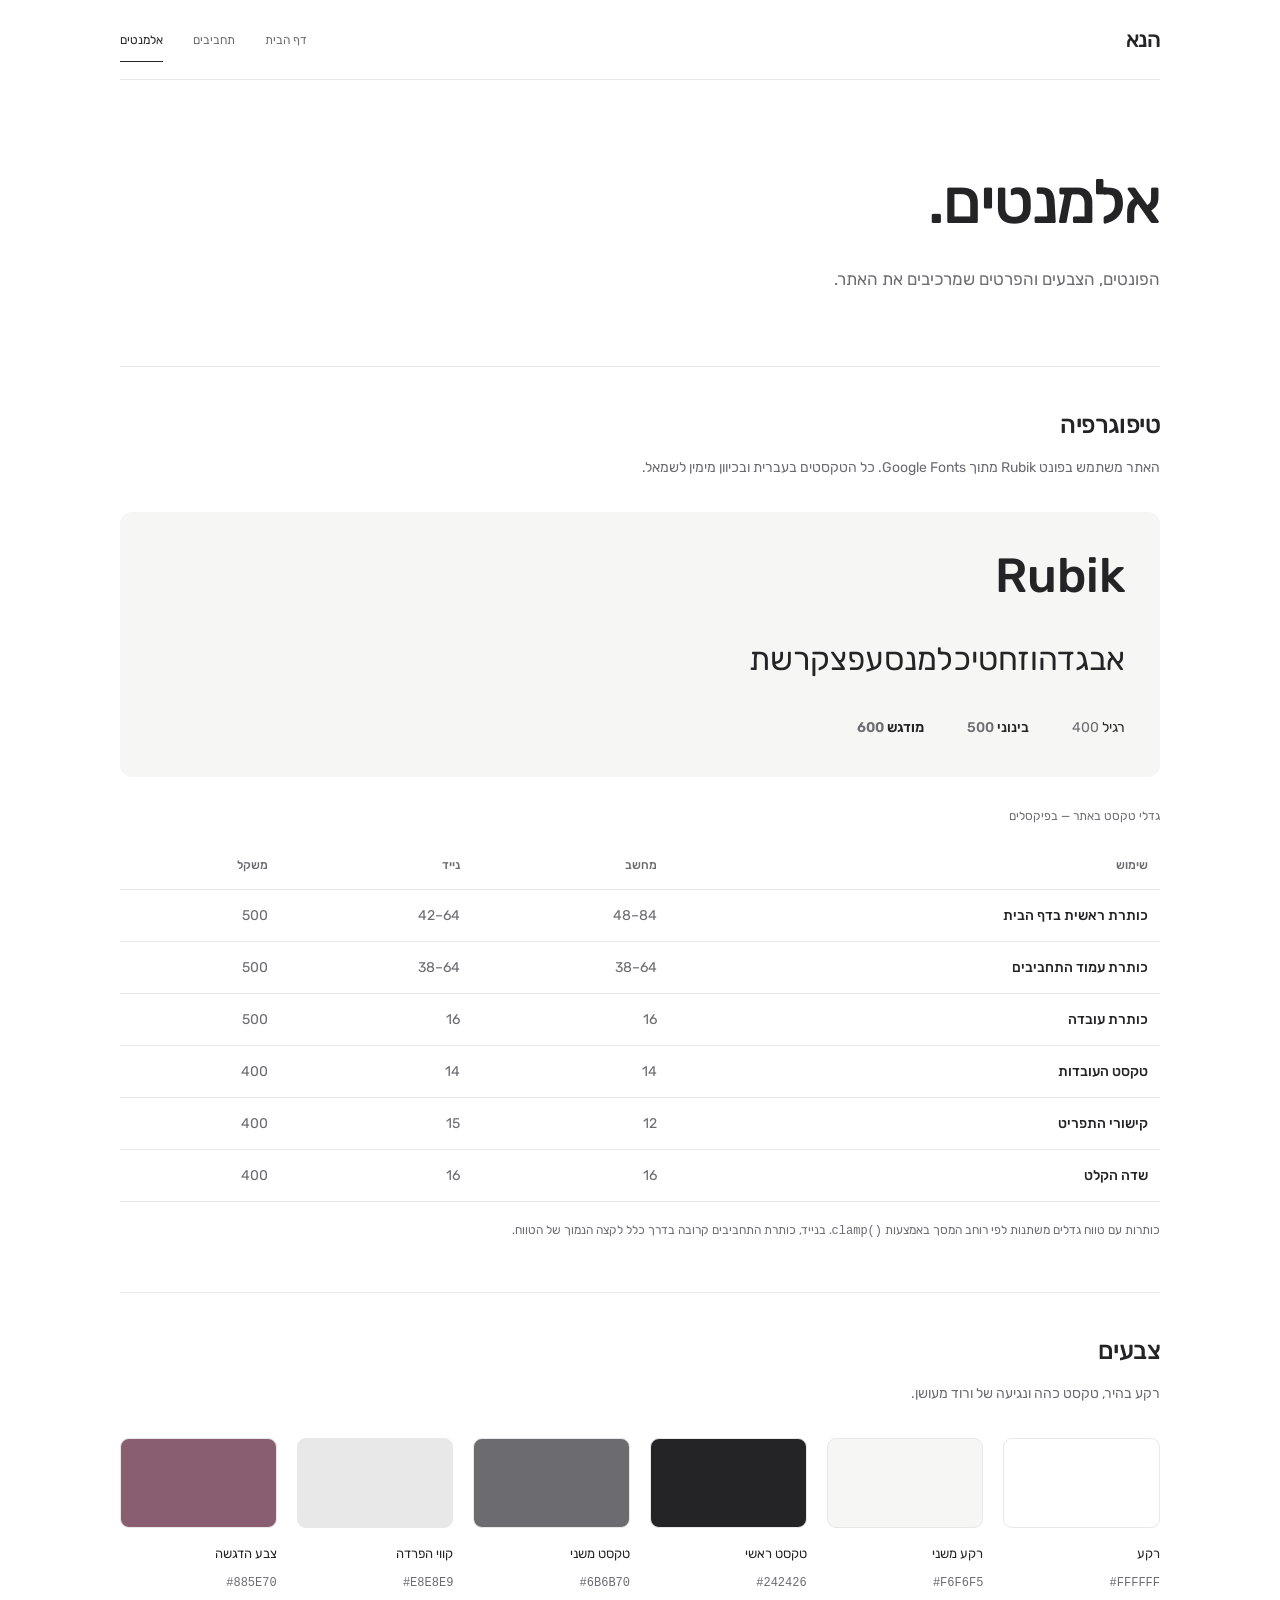
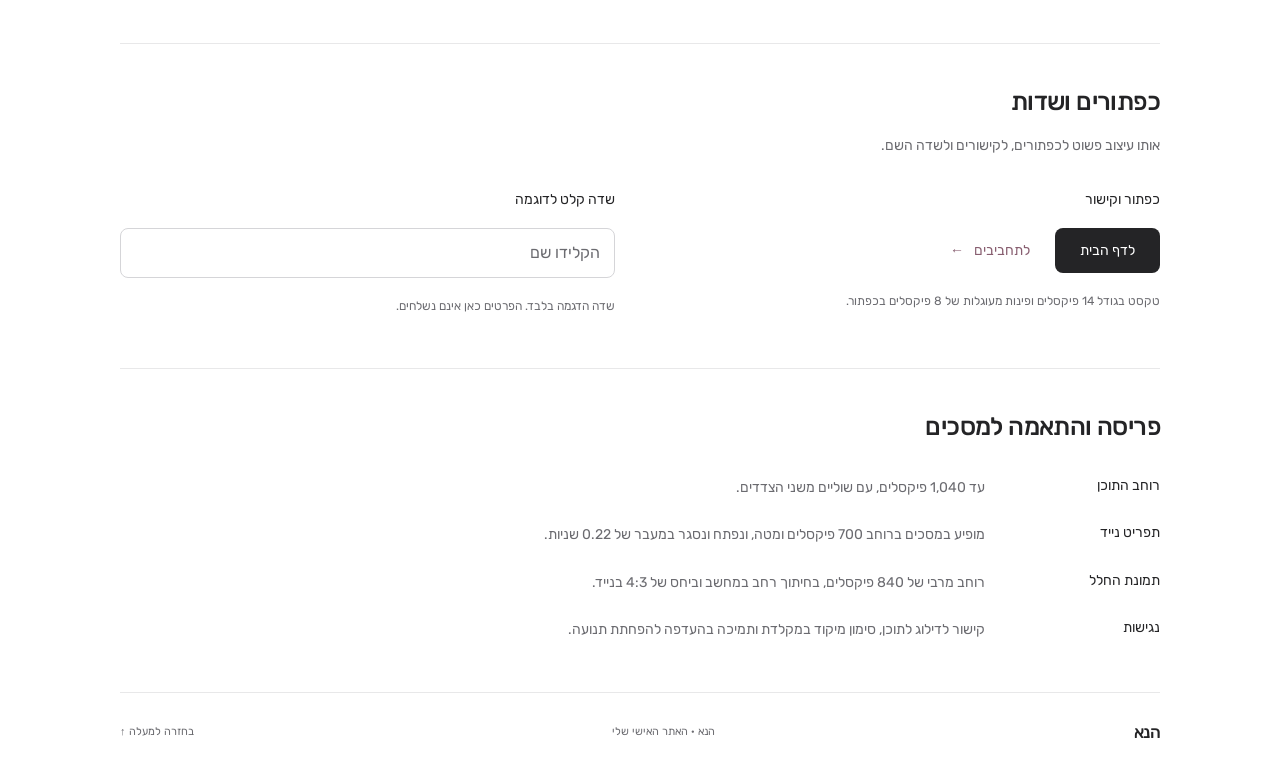
==== commit f32a3b70: "Complete personal website" ====
--- a/elements.html
+++ b/elements.html
@@ -3,59 +3,115 @@
   <head>
     <meta charset="UTF-8" />
     <meta name="viewport" content="width=device-width, initial-scale=1.0" />
-    <title>אלמנטים — אתר האינטרנט</title>
+    <meta name="description" content="הצבעים, הטיפוגרפיה והאלמנטים באתר האישי של הנא." />
+    <title>הנא — אלמנטים</title>
     <link rel="icon" href="/favicon.png" />
     <link rel="preconnect" href="https://fonts.googleapis.com" />
     <link rel="preconnect" href="https://fonts.gstatic.com" crossorigin />
-    <link href="https://fonts.googleapis.com/css2?family=Rubik:wght@400;500;600;700;800&display=swap" rel="stylesheet" />
+    <link href="https://fonts.googleapis.com/css2?family=Rubik:wght@400;500;600&display=swap" rel="stylesheet" />
     <link href="/styles/reset.css" rel="stylesheet" />
     <link href="/styles/main.css" rel="stylesheet" />
   </head>
-  <body class="internet-page">
-    <a class="skip-link" href="#main-content">דילוג לתוכן</a>
+  <body id="top">
+    <a class="skip-link" href="#main-content">
+      דילוג לתוכן
+    </a>
     <header class="site-header container">
-      <a class="brand" href="index.html" aria-label="רשת — דף הבית"><span class="brand-mark" aria-hidden="true">✳</span> רשת<span class="orange">.</span></a>
+      <a class="brand" href="index.html" aria-label="הנא — דף הבית">הנא</a>
       <button class="menu-toggle" type="button" aria-controls="main-navigation" aria-expanded="false" aria-label="פתיחת תפריט">
         <img class="menu-icon" src="/icons/menu.svg" alt="" width="28" height="28" />
         <img class="close-icon" src="/icons/close.svg" alt="" width="28" height="28" />
       </button>
       <nav id="main-navigation" class="main-navigation" aria-label="ניווט ראשי">
         <a href="index.html">דף הבית</a>
+        <a href="hobbies.html">תחביבים</a>
         <a href="elements.html" aria-current="page">אלמנטים</a>
-        <a href="https://github.com/product-jam-2027/course/">הקורס <span aria-hidden="true">↖</span></a>
       </nav>
-      <span class="header-note"><span class="status-dot"></span> תמיד יש מה לגלות</span>
     </header>
     <main id="main-content" class="container">
-      <section class="about-section" aria-labelledby="elements-title">
-        <div class="section-heading">
-          <p class="eyebrow">דוגמאות מתוך האתר</p>
-          <h1 id="elements-title">אלמנטים</h1>
+      <section class="page-intro" aria-labelledby="elements-title">
+        <h1 id="elements-title">אלמנטים.</h1>
+        <p>הפונטים, הצבעים והפרטים שמרכיבים את האתר.</p>
+      </section>
+
+      <section class="guide-section" aria-labelledby="font-title">
+        <div class="guide-heading">
+          <h2 id="font-title">טיפוגרפיה</h2>
+          <p>האתר משתמש בפונט <span lang="en">Rubik</span> מתוך Google Fonts. כל הטקסטים בעברית ובכיוון מימין לשמאל.</p>
         </div>
-        <div class="about-copy">
-          <h2>כותרת ופסקה</h2>
-          <p>העמוד מדגים אלמנטים בסיסיים בשפת HTML: כותרות, פסקאות, רשימות, קישורים וטופס.</p>
-          <h3>רשימה לדוגמה</h3>
-          <ul>
-            <li>מידע על האינטרנט</li>
-            <li>קישורים בין עמודים</li>
-            <li>טופס ברכה</li>
-          </ul>
-          <a class="text-link" href="index.html">בחזרה לדף הבית ←</a>
+        <div class="font-specimen">
+          <p class="font-name" lang="en" dir="ltr">Rubik</p>
+          <p class="alphabet">אבגדהוזחטיכלמנסעפצקרשת</p>
+          <div class="font-weights">
+            <p class="weight-regular">רגיל <span dir="ltr">400</span></p>
+            <p class="weight-medium">בינוני <span dir="ltr">500</span></p>
+            <p class="weight-semibold">מודגש <span dir="ltr">600</span></p>
+          </div>
+        </div>
+        <div class="type-table-wrap">
+          <table class="type-table">
+            <caption>גדלי טקסט באתר — בפיקסלים</caption>
+            <thead><tr><th scope="col">שימוש</th><th scope="col">מחשב</th><th scope="col">נייד</th><th scope="col">משקל</th></tr></thead>
+            <tbody>
+              <tr><th scope="row">כותרת ראשית בדף הבית</th><td><span dir="ltr">48–84</span></td><td><span dir="ltr">42–64</span></td><td>500</td></tr>
+              <tr><th scope="row">כותרת עמוד התחביבים</th><td><span dir="ltr">38–64</span></td><td><span dir="ltr">38–64</span></td><td>500</td></tr>
+              <tr><th scope="row">כותרת עובדה</th><td>16</td><td>16</td><td>500</td></tr>
+              <tr><th scope="row">טקסט העובדות</th><td>14</td><td>14</td><td>400</td></tr>
+              <tr><th scope="row">קישורי התפריט</th><td>12</td><td>15</td><td>400</td></tr>
+              <tr><th scope="row">שדה הקלט</th><td>16</td><td>16</td><td>400</td></tr>
+            </tbody>
+          </table>
+        </div>
+        <p class="guide-note">כותרות עם טווח גדלים משתנות לפי רוחב המסך באמצעות <code>clamp()</code>. בנייד, כותרת התחביבים קרובה בדרך כלל לקצה הנמוך של הטווח.</p>
+      </section>
+
+      <section class="guide-section" aria-labelledby="colors-title">
+        <div class="guide-heading"><h2 id="colors-title">צבעים</h2><p>רקע בהיר, טקסט כהה ונגיעה של ורוד מעושן.</p></div>
+        <div class="palette">
+          <div class="color-item"><span class="color-swatch swatch-background" aria-hidden="true"></span><h3>רקע</h3><code>#FFFFFF</code></div>
+          <div class="color-item"><span class="color-swatch swatch-surface" aria-hidden="true"></span><h3>רקע משני</h3><code>#F6F6F5</code></div>
+          <div class="color-item"><span class="color-swatch swatch-text" aria-hidden="true"></span><h3>טקסט ראשי</h3><code>#242426</code></div>
+          <div class="color-item"><span class="color-swatch swatch-muted" aria-hidden="true"></span><h3>טקסט משני</h3><code>#6B6B70</code></div>
+          <div class="color-item"><span class="color-swatch swatch-line" aria-hidden="true"></span><h3>קווי הפרדה</h3><code>#E8E8E9</code></div>
+          <div class="color-item"><span class="color-swatch swatch-accent" aria-hidden="true"></span><h3>צבע הדגשה</h3><code>#885E70</code></div>
         </div>
       </section>
-      <section class="greeting-section" aria-labelledby="greeting-title">
-        <div><h2 id="greeting-title">טופס לדוגמה</h2><p>הזינו שם וקבלו ברכה.</p></div>
-        <form id="greeting-form">
-          <label for="visitor-name">השם שלכם</label>
-          <div class="input-row">
-            <input id="visitor-name" name="name" type="text" autocomplete="given-name" placeholder="למשל, יונתן" maxlength="80" required />
-            <button class="button" type="submit">תגידו שלום</button>
+
+      <section class="guide-section" aria-labelledby="components-title">
+        <div class="guide-heading"><h2 id="components-title">כפתורים ושדות</h2><p>אותו עיצוב פשוט לכפתורים, לקישורים ולשדה השם.</p></div>
+        <div class="component-examples">
+          <div class="component-example">
+            <h3>כפתור וקישור</h3>
+            <div class="example-actions"><a class="button primary-button" href="index.html">לדף הבית</a><a class="text-link" href="hobbies.html">לתחביבים <span aria-hidden="true">←</span></a></div>
+            <p class="guide-note">טקסט בגודל 14 פיקסלים ופינות מעוגלות של 8 פיקסלים בכפתור.</p>
           </div>
-        </form>
+          <div class="component-example">
+            <label for="example-name">שדה קלט לדוגמה</label>
+            <div class="input-row"><input id="example-name" type="text" placeholder="הקלידו שם" aria-describedby="example-note" /></div>
+            <p id="example-note" class="guide-note">שדה הדגמה בלבד. הפרטים כאן אינם נשלחים.</p>
+          </div>
+        </div>
+      </section>
+
+      <section class="guide-section" aria-labelledby="layout-title">
+        <div class="guide-heading"><h2 id="layout-title">פריסה והתאמה למסכים</h2></div>
+        <dl class="layout-specs">
+          <div><dt>רוחב התוכן</dt><dd>עד 1,040 פיקסלים, עם שוליים משני הצדדים.</dd></div>
+          <div><dt>תפריט נייד</dt><dd>מופיע במסכים ברוחב 700 פיקסלים ומטה, ונפתח ונסגר במעבר של 0.22 שניות.</dd></div>
+          <div><dt>תמונת החלל</dt><dd>רוחב מרבי של 840 פיקסלים, בחיתוך רחב במחשב וביחס של 4:3 בנייד.</dd></div>
+          <div><dt>נגישות</dt><dd>קישור לדילוג לתוכן, סימון מיקוד במקלדת ותמיכה בהעדפה להפחתת תנועה.</dd></div>
+        </dl>
       </section>
     </main>
-    <footer class="site-footer container"><p>אתר האינטרנט — חלק ראשון</p></footer>
+    <footer class="site-footer container">
+      <a class="brand" href="index.html">הנא</a>
+      <p>
+        הנא · האתר האישי שלי
+      </p>
+      <a class="back-top" href="#top">
+        בחזרה למעלה ↑
+      </a>
+    </footer>
     <script type="module" src="/main.js"></script>
   </body>
 </html>
--- a/styles/main.css
+++ b/styles/main.css
@@ -1,141 +1,306 @@
-/* Scope styles to the home page to preserve the elements example. */
-.internet-page {
-  --paper: #f7f5ee;
-  --ink: #272c26;
-  --muted: #66695e;
-  --orange: #c74723;
-  --line: #dcded2;
-  background: var(--paper);
-  color: var(--ink);
-  font-family: "Rubik", sans-serif;
+/* Shared colors and layout for the pages. */
+html { scroll-behavior: smooth; }
+:root {
+  --background: #ffffff;
+  --surface: #f6f6f5;
+  --text: #242426;
+  --muted: #6b6b70;
+  --line: #e8e8e9;
+  --accent: #885e70;
+}
+
+body {
+  background: var(--background);
+  color: var(--text);
+  font-family: 'Rubik', -apple-system, BlinkMacSystemFont, sans-serif;
   font-size: 16px;
 }
-.internet-page a { color: inherit; text-decoration: none; }
-.internet-page button, .internet-page input { font: inherit; }
-.internet-page a:focus-visible, .internet-page button:focus-visible, .internet-page input:focus-visible { outline: 3px solid var(--orange); outline-offset: 5px; }
-.container { width: min(1180px, calc(100% - 80px)); margin-inline: auto; }
-.skip-link { position: fixed; top: -100px; right: 20px; padding: 12px 20px; background: white; z-index: 20; }
+
+a { color: inherit; text-decoration: none; }
+button, input { font: inherit; }
+button { cursor: pointer; }
+a, button { -webkit-tap-highlight-color: transparent; }
+a:focus-visible, button:focus-visible, input:focus-visible {
+  outline: 2px solid var(--accent);
+  outline-offset: 5px;
+}
+
+.container { width: min(1040px, calc(100% - 80px)); margin-inline: auto; }
+p { line-height: 1.9; }
+h1, h2 { font-weight: 500; }
+h1 { font-size: clamp(44px, 6vw, 72px); line-height: 1.2; letter-spacing: -2px; }
+h2 { font-size: 27px; line-height: 1.45; letter-spacing: -.6px; }
+
+.skip-link {
+  position: fixed;
+  top: -100px;
+  right: 20px;
+  z-index: 20;
+  padding: 12px 20px;
+  background: white;
+}
 .skip-link:focus { top: 12px; }
-.site-header { min-height: 100px; display: flex; align-items: center; justify-content: space-between; border-bottom: 1px solid var(--line); position: relative; z-index: 5; }
-.brand { display: inline-flex; align-items: center; font-size: 30px; font-weight: 800; letter-spacing: -1.5px; }
-.brand-mark { color: var(--orange); font-size: 40px; margin-inline-end: 9px; line-height: 1; }
-.orange { color: var(--orange); }
-.main-navigation { display: flex; gap: 38px; align-items: center; font-size: 14px; }
-.main-navigation a { padding-block: 10px; transition: color .2s; }
-.main-navigation a:hover, .main-navigation a[aria-current] { color: var(--orange); }
-.main-navigation a[aria-current] { box-shadow: 0 2px var(--orange); }
-.header-note { display: flex; gap: 9px; align-items: center; color: var(--muted); font-size: 12px; }
-.status-dot { display: inline-block; width: 7px; height: 7px; background: #648056; border-radius: 50%; flex-shrink: 0; }
+
+/* The same header and navigation appear on every page. */
+.site-header {
+  display: flex;
+  justify-content: space-between;
+  align-items: center;
+  min-height: 80px;
+  gap: 24px;
+  border-bottom: 1px solid var(--line);
+  position: relative;
+  z-index: 5;
+}
+.brand { font-weight: 500; font-size: 22px; letter-spacing: -.5px; }
+.main-navigation { display: flex; align-items: center; gap: 30px; font-size: 12px; }
+.main-navigation a { color: var(--muted); padding-block: 12px; transition: color .2s; }
+.main-navigation a:hover, .main-navigation a[aria-current] { color: var(--text); }
+.main-navigation a[aria-current] { box-shadow: 0 1px var(--text); }
 .menu-toggle { display: none; }
-.hero { display: grid; grid-template-columns: 1.05fr 1fr; gap: 32px; align-items: center; padding-block: 74px 65px; }
-.eyebrow { font-size: 12px; font-weight: 500; letter-spacing: .2px; }
-.hero .eyebrow { display: flex; align-items: center; gap: 10px; margin-bottom: 24px; }
-.hero .eyebrow span { width: 22px; height: 2px; background: var(--orange); }
-.hero h1 { font-size: clamp(52px, 5.6vw, 78px); line-height: 1.13; letter-spacing: -3px; font-weight: 800; }
-.outline-text { color: var(--orange); }
-@supports (-webkit-text-stroke: 1px black) { .outline-text { color: transparent; -webkit-text-stroke: 1.5px var(--orange); } }
-.hero-description { color: var(--muted); line-height: 1.9; margin-block: 26px; font-size: 16px; max-width: 440px; }
-.button { display: inline-flex; justify-content: center; align-items: center; gap: 28px; border: 0; padding: 15px 23px; cursor: pointer; font-weight: 500; font-size: 14px; transition: background .2s, transform .2s; }
-.internet-page .primary-button { color: white; background: var(--orange); }
-.primary-button:hover { background: #a7391b; transform: translateY(-2px); }
-.button span { font-size: 22px; line-height: 1; }
-.hero-footnote { margin-top: 14px; font-size: 11px; color: var(--muted); }
-.hero-art { position: relative; min-width: 0; aspect-ratio: 1; display: grid; place-items: center; background-image: radial-gradient(#c8cbbd 1px, transparent 1px); background-size: 18px 18px; border-radius: 50%; }
-.globe { width: 100%; color: #54614c; }
-.art-label, .art-coordinate { position: absolute; font-size: 9px; letter-spacing: 2px; color: var(--muted); }
-.art-label { top: 10px; }
-.art-coordinate { bottom: 0; font-size: 8px; letter-spacing: 1.5px; }
-.floating-label { position: absolute; display: flex; align-items: center; gap: 10px; background: var(--paper); border: 1px solid var(--line); padding: 12px 17px; font-size: 12px; box-shadow: 5px 5px 0 #272c2608; transform: rotate(-6deg); }
-.label-top { top: 19%; right: 0; }
-.label-bottom { bottom: 17%; left: 0; transform: rotate(6deg); font-family: monospace; font-size: 15px; }
-.code-symbol { color: var(--orange); font-weight: bold; }
-.topic-strip { border-block: 1px solid var(--line); display: flex; justify-content: space-between; gap: 15px; align-items: center; padding-block: 23px; font-size: 15px; font-weight: 500; }
-.topic-strip span:nth-child(even) { color: var(--orange); font-size: 23px; }
-.about-section { display: grid; grid-template-columns: 1fr 1.4fr; gap: 80px; padding-block: 80px; scroll-margin-top: 30px; }
-.section-heading .eyebrow { color: var(--orange); margin-bottom: 18px; }
-.internet-page h2 { font-weight: 600; font-size: 35px; line-height: 1.3; letter-spacing: -1px; }
-.about-copy { color: var(--muted); line-height: 1.9; }
-.about-copy .lead { font-size: 23px; color: var(--ink); font-weight: 500; margin-bottom: 12px; }
-.about-copy p + p { margin-top: 12px; }
-.internet-page .text-link { display: inline-block; color: var(--orange); font-size: 13px; margin-top: 20px; border-bottom: 1px solid var(--orange); }
-.possibilities { padding-block: 0 75px; }
-.section-top { display: flex; align-items: center; justify-content: space-between; gap: 20px; margin-bottom: 27px; }
-.section-top h2 { font-size: 27px; }
-.section-top .eyebrow { color: var(--muted); }
-.cards { display: grid; grid-template-columns: repeat(3, 1fr); gap: 18px; }
-.info-card { border: 1px solid var(--line); padding: 26px; background: #f0f0e6; }
-.info-card:nth-child(2) { background: #e9eddf; }
-.info-card:nth-child(3) { background: #f2e9df; }
-.card-top { display: flex; align-items: center; justify-content: space-between; margin-bottom: 30px; }
-.card-icon { font-size: 31px; line-height: 1; }
-.card-number { font-size: 11px; color: var(--muted); }
-.info-card h3 { font-size: 22px; font-weight: 500; margin-bottom: 10px; }
-.info-card p { color: var(--muted); font-size: 14px; line-height: 1.9; }
-.card-tag { display: block; font-size: 11px; padding-top: 24px; margin-top: 24px; border-top: 1px solid #272c2626; }
-.greeting-section { background: var(--ink); color: var(--paper); padding: 40px; display: grid; grid-template-columns: 1.1fr 1fr; gap: 40px; align-items: center; }
-.greeting-section .eyebrow { color: #edb28a; margin-bottom: 14px; }
-.greeting-section h2 { font-size: 29px; }
-.greeting-section p:last-child { color: #c7c9bd; font-size: 13px; margin-top: 12px; }
+
+/* A short introduction with whitespace instead of decorative artwork. */
+.hero { text-align: center; padding-block: 112px 105px; }
+.eyebrow { color: var(--accent); font-size: 12px; font-weight: 400; margin-bottom: 22px; }
+.hero h1 { font-size: clamp(48px, 7vw, 84px); }
+.hero-subtitle { font-size: clamp(20px, 2.6vw, 27px); color: #535357; margin-top: 24px; }
+.hero-description { max-width: 540px; margin: 21px auto 27px; font-size: 15px; color: var(--muted); }
+.text-link { display: inline-flex; align-items: center; gap: 10px; color: var(--accent); font-size: 14px; transition: color .2s; }
+.text-link:hover { color: #5e3d4b; }
+
+.studies-preview {
+  display: grid;
+  grid-template-columns: 1fr 1fr;
+  gap: 65px;
+  background: var(--surface);
+  padding: 50px 55px;
+  border-radius: 16px;
+}
+.studies-preview .eyebrow { margin-bottom: 14px; }
+.studies-preview h2 { font-size: 31px; }
+.prose { min-width: 0; }
+.prose > p { color: var(--muted); font-size: 15px; }
+.prose > p + p { margin-top: 17px; }
+.prose .text-link { margin-top: 22px; }
+.editable-note { color: var(--muted); font-size: 13px; line-height: 1.9; }
+.prose > .editable-note { font-size: 13px; }
+
+/* The assignment's greeting form stays small and unobtrusive. */
+.greeting-section {
+  display: grid;
+  grid-template-columns: 1fr 1fr;
+  gap: 65px;
+  align-items: center;
+  padding: 65px 0 75px;
+}
+.greeting-section h2 { font-size: 25px; }
+.greeting-section p { margin-top: 8px; font-size: 14px; color: var(--muted); }
 #greeting-form { min-width: 0; }
-#greeting-form label { display: block; font-size: 12px; margin-bottom: 9px; }
-.input-row { display: flex; gap: 8px; }
-.input-row input { width: 100%; min-width: 0; background: #f7f5ee; border: 1px solid transparent; border-radius: 0; padding: 14px; color: var(--ink); font-size: 16px; }
-.input-row .button { background: #edb28a; color: var(--ink); white-space: nowrap; gap: 14px; padding-inline: 17px; }
-.input-row .button:hover { background: #f5c6a6; }
-.site-footer { padding-block: 36px; display: flex; align-items: center; justify-content: space-between; gap: 20px; }
-.site-footer .brand { font-size: 25px; }
-.site-footer p, .site-footer > a:last-child { color: var(--muted); font-size: 11px; }
-.site-footer > a:last-child { text-decoration: underline; text-underline-offset: 4px; }
-
-@media (max-width: 1000px) {
+#greeting-form label { display: block; font-size: 12px; color: var(--muted); margin-bottom: 9px; }
+.input-row { display: flex; gap: 10px; }
+.input-row input {
+  min-width: 0;
+  width: 100%;
+  padding: 12px 14px;
+  border: 1px solid #d5d5d8;
+  border-radius: 8px;
+  background: white;
+  color: var(--text);
+  font-size: 16px;
+}
+.input-row input::placeholder { color: var(--muted); }
+.button { border: 0; border-radius: 8px; padding: 12px 25px; font-size: 14px; transition: background .2s; }
+.primary-button { background: var(--text); color: white; }
+.primary-button:hover { background: #454549; }
+.primary-button:disabled { opacity: .6; cursor: wait; }
+#greeting-form .form-note { font-size: 11px; line-height: 1.7; margin-top: 10px; color: var(--muted); }
+#greeting-form .form-status { font-size: 12px; margin-top: 8px; color: var(--muted); }
+#greeting-form .form-status:empty { display: none; }
+#greeting-form .form-status.is-error { color: #9e3838; }
+
+.site-footer {
+  display: flex;
+  justify-content: space-between;
+  align-items: center;
+  gap: 20px;
+  border-top: 1px solid var(--line);
+  padding-block: 27px;
+}
+.site-footer .brand { font-size: 17px; }
+.site-footer p, .back-top { font-size: 11px; color: var(--muted); }
+.back-top:hover { color: var(--text); }
+
+/* Interior pages use a simple label-and-text layout. */
+.page-intro { padding-block: 85px 70px; max-width: 730px; }
+.page-intro h1 { font-size: clamp(40px, 5.5vw, 62px); }
+.page-intro > p:last-child { font-size: 17px; color: var(--muted); margin-top: 24px; }
+.content-row {
+  display: grid;
+  grid-template-columns: 1fr 2fr;
+  gap: 65px;
+  padding-block: 43px;
+  border-top: 1px solid var(--line);
+  scroll-margin-top: 25px;
+}
+.content-row:last-child { padding-bottom: 80px; }
+.content-row h2 { font-size: 23px; }
+.personal-details { margin-top: 28px; }
+.personal-details > div { padding-block: 15px; border-top: 1px solid var(--line); }
+.personal-details dt { font-size: 13px; margin-bottom: 5px; }
+.personal-details dd { margin-inline-start: 0; }
+.hobby-feature { padding: 50px 55px; border-radius: 16px; background: var(--surface); margin-bottom: 50px; }
+.hobby-feature .eyebrow { margin-bottom: 15px; }
+.hobby-feature h2 { font-size: clamp(30px, 4vw, 44px); }
+.hobby-feature > p:not(.eyebrow) { max-width: 640px; color: var(--muted); margin-top: 20px; }
+.hobby-feature > .editable-note { font-size: 13px; }
+
+@media (max-width: 900px) {
   .container { width: calc(100% - 48px); }
-  .hero { gap: 16px; padding-block: 55px; }
-  .hero h1 { font-size: 60px; }
-  .header-note { display: none; }
-  .hero-description { font-size: 14px; }
-  .about-section { gap: 40px; }
-  .greeting-section { grid-template-columns: 1fr; gap: 25px; }
-  .info-card { padding: 22px; }
-}
+  .studies-preview { gap: 35px; padding: 40px; }
+  .greeting-section, .content-row { gap: 35px; }
+}
+
 @media (max-width: 700px) {
   .container { width: calc(100% - 40px); }
-  .site-header { min-height: 78px; }
-  .brand { font-size: 27px; }
-  .brand-mark { font-size: 34px; }
-  .menu-toggle { display: grid; place-items: center; width: 44px; height: 44px; border: 1px solid var(--line); background: transparent; cursor: pointer; }
+  .site-header { min-height: 72px; }
+  .brand { font-size: 21px; }
+  .menu-toggle {
+    display: grid;
+    place-items: center;
+    width: 44px;
+    height: 44px;
+    padding: 0;
+    border: 0;
+    background: transparent;
+  }
   .close-icon, .menu-open .menu-icon { display: none; }
   .menu-open .close-icon { display: block; }
-  .main-navigation { position: absolute; top: 100%; inset-inline: -20px; display: flex; flex-direction: column; align-items: stretch; gap: 0; background: var(--paper); padding: 14px 20px 24px; border-bottom: 1px solid var(--line); box-shadow: 0 18px 25px #272c2610; opacity: 0; visibility: hidden; transform: translateY(-8px); transition: opacity .22s, transform .22s, visibility .22s; }
+  /* Hidden menu links cannot receive keyboard focus. */
+  .main-navigation {
+    position: absolute;
+    top: 100%;
+    inset-inline: -20px;
+    flex-direction: column;
+    align-items: stretch;
+    gap: 0;
+    padding: 10px 20px 22px;
+    background: var(--background);
+    border-bottom: 1px solid var(--line);
+    opacity: 0;
+    visibility: hidden;
+    transform: translateY(-8px);
+    transition: opacity .22s, transform .22s, visibility .22s;
+  }
   .menu-open .main-navigation { opacity: 1; visibility: visible; transform: translateY(0); }
-  .main-navigation a { padding: 16px 12px; font-size: 18px; }
-  .main-navigation a[aria-current] { box-shadow: none; background: #eeece2; }
-  .hero { grid-template-columns: 1fr; gap: 38px; padding-block: 43px 36px; }
-  .hero h1 { font-size: clamp(46px, 10vw, 66px); letter-spacing: -2px; }
-  .hero .eyebrow { font-size: 11px; margin-bottom: 22px; }
-  .hero-description { font-size: 15px; margin-block: 22px; }
-  .hero-art { width: min(100%, 420px); justify-self: center; }
-  .art-label { font-size: 8px; }
-  .floating-label { font-size: 11px; padding: 10px 12px; }
-  .label-bottom { font-size: 13px; }
-  .topic-strip { flex-wrap: wrap; justify-content: center; gap: 10px 18px; font-size: 12px; padding-block: 17px; }
-  .topic-strip span:last-child, .topic-strip span:nth-last-child(2) { display: none; }
-  .about-section { grid-template-columns: 1fr; gap: 25px; padding-block: 46px; }
-  .internet-page h2 { font-size: 30px; }
-  .section-heading h2 br { display: none; }
-  .about-copy { font-size: 15px; }
-  .about-copy .lead { font-size: 21px; }
-  .section-top { flex-direction: column-reverse; align-items: flex-start; gap: 12px; }
-  .section-top h2 { font-size: 25px; }
-  .cards { grid-template-columns: 1fr; gap: 14px; }
-  .card-top { margin-bottom: 20px; }
-  .possibilities { padding-bottom: 42px; }
-  .greeting-section { padding: 28px 22px; gap: 24px; }
-  .greeting-section h2 { font-size: 27px; }
-  .input-row { flex-direction: column; gap: 10px; }
-  .input-row .button { justify-content: space-between; }
-  .site-footer { flex-wrap: wrap; justify-content: flex-start; padding-block: 28px; gap: 12px 20px; }
-  .site-footer > a:last-child { flex-basis: 100%; }
-}
+  .main-navigation a { padding: 15px 5px; font-size: 15px; }
+  .main-navigation a[aria-current] { box-shadow: none; color: var(--accent); }
+  .hero { padding-block: 78px 75px; }
+  .hero h1 { font-size: clamp(42px, 11vw, 64px); letter-spacing: -1.5px; }
+  .hero-subtitle { font-size: 20px; margin-top: 20px; }
+  .hero-description { font-size: 14px; margin-block: 20px 26px; }
+  .desktop-break { display: none; }
+  .studies-preview, .greeting-section, .content-row { grid-template-columns: 1fr; gap: 24px; }
+  .studies-preview { padding: 30px 25px; border-radius: 12px; }
+  .studies-preview h2 { font-size: 28px; }
+  .greeting-section { padding-block: 45px 55px; }
+  .greeting-section h2 { font-size: 23px; }
+  .input-row { gap: 8px; }
+  .input-row .button { padding-inline: 21px; }
+  .site-footer { flex-wrap: wrap; gap: 15px; padding-block: 24px; }
+  .site-footer p { flex-basis: calc(100% - 65px); }
+  .back-top { margin-inline-start: auto; }
+  .page-intro { padding-block: 60px 48px; }
+  .page-intro h1 { font-size: clamp(35px, 9vw, 48px); letter-spacing: -1px; }
+  .page-intro > p:last-child { font-size: 15px; margin-top: 20px; }
+  .content-row { padding-block: 30px; gap: 18px; }
+  .content-row:last-child { padding-bottom: 55px; }
+  .content-row h2 { font-size: 22px; }
+  .prose > p { font-size: 14px; }
+  .prose > .editable-note { font-size: 12px; }
+  .hobby-feature { padding: 32px 25px; border-radius: 12px; margin-bottom: 35px; }
+  .hobby-feature h2 { font-size: 31px; }
+  .hobby-feature > p:not(.eyebrow) { font-size: 14px; }
+  .hobby-feature > .editable-note { font-size: 12px; }
+}
+
+/* A quiet, space-focused layout for the hobbies page. */
+.space-intro { max-width: 720px; padding-block: 80px 45px; }
+.space-intro h1 { font-size: clamp(38px, 5.6vw, 64px); }
+.space-intro > p:last-child { max-width: 540px; margin-top: 24px; color: var(--muted); font-size: 16px; }
+.space-art { width: min(100%, 840px); margin: 0 auto; }
+.space-art img { width: 100%; height: auto; aspect-ratio: 21 / 10; object-fit: cover; object-position: 50% 45%; border-radius: 14px; }
+.space-art figcaption { margin-top: 13px; color: var(--muted); font-size: 11px; }
+.space-topics { padding-block: 55px 75px; }
+.space-topics > h2 { font-size: 22px; margin-bottom: 28px; }
+.space-topics-grid { display: grid; grid-template-columns: 1fr; gap: 32px; max-width: 760px; }
+.space-topics-grid article { padding-top: 20px; }
+.space-topics-grid h3 { font-size: 16px; font-weight: 500; margin-bottom: 12px; }
+.space-topics-grid p { font-size: 14px; color: var(--muted); }
+
+@media (max-width: 700px) {
+  .space-intro { padding-block: 55px 32px; }
+  .space-intro > p:last-child { font-size: 14px; margin-top: 20px; }
+  .space-art img { aspect-ratio: 4 / 3; border-radius: 10px; }
+  .space-topics { padding-block: 38px 50px; }
+  .space-topics > h2 { font-size: 20px; margin-bottom: 24px; }
+  .space-topics-grid { grid-template-columns: 1fr; gap: 26px; }
+}
+
+/* The elements page documents the actual styles used on the site. */
+.guide-section { padding-block: 40px 50px; border-top: 1px solid var(--line); }
+.guide-heading { margin-bottom: 30px; }
+.guide-heading h2 { font-size: 25px; margin-bottom: 12px; }
+.guide-heading p { color: var(--muted); font-size: 14px; max-width: 650px; }
+.font-specimen { padding: 35px; border-radius: 12px; background: var(--surface); }
+.font-name { font-size: 48px; font-weight: 500; line-height: 1.2; text-align: right; }
+.alphabet { font-size: clamp(20px, 3vw, 32px); margin-top: 25px; overflow-wrap: anywhere; }
+.font-weights { display: flex; flex-wrap: wrap; gap: 16px 35px; margin-top: 25px; font-size: 14px; }
+.font-weights span { color: var(--muted); margin-inline-start: 8px; }
+.weight-regular { font-weight: 400; }
+.weight-medium { font-weight: 500; }
+.weight-semibold { font-weight: 600; }
+.type-table-wrap { margin-top: 30px; }
+.type-table { width: 100%; border-collapse: collapse; font-size: 14px; text-align: right; }
+.type-table caption { text-align: right; font-size: 12px; color: var(--muted); margin-bottom: 16px; }
+.type-table th, .type-table td { padding: 15px 12px; border-bottom: 1px solid var(--line); }
+.type-table th { font-weight: 500; }
+.type-table thead { color: var(--muted); font-size: 12px; }
+.type-table td { color: var(--muted); }
+.guide-note { color: var(--muted); font-size: 12px; line-height: 1.8; margin-top: 18px; }
+.guide-note code, .color-item code { direction: ltr; unicode-bidi: isolate; display: inline-block; }
+.palette { display: grid; grid-template-columns: repeat(6, minmax(0, 1fr)); gap: 20px; }
+.color-swatch { display: block; height: 90px; border: 1px solid var(--line); border-radius: 9px; margin-bottom: 16px; }
+.swatch-background { background: var(--background); }
+.swatch-surface { background: var(--surface); }
+.swatch-text { background: var(--text); }
+.swatch-muted { background: var(--muted); }
+.swatch-line { background: var(--line); }
+.swatch-accent { background: var(--accent); }
+.color-item h3 { font-size: 13px; font-weight: 400; margin-bottom: 6px; }
+.color-item code { font-size: 12px; color: var(--muted); }
+.component-examples { display: grid; grid-template-columns: 1fr 1fr; gap: 50px; }
+.component-example { min-width: 0; }
+.component-example h3, .component-example label { display: block; font-size: 14px; font-weight: 400; margin-bottom: 18px; }
+.example-actions { display: flex; flex-wrap: wrap; align-items: center; gap: 25px; }
+.layout-specs { max-width: 760px; }
+.layout-specs > div { display: grid; grid-template-columns: 150px 1fr; gap: 25px; margin-top: 22px; }
+.layout-specs dt { font-size: 14px; }
+.layout-specs dd { margin: 0; font-size: 14px; color: var(--muted); line-height: 1.8; }
+
+@media (max-width: 700px) {
+  .guide-section { padding-block: 30px 35px; }
+  .guide-heading h2 { font-size: 22px; }
+  .font-specimen { padding: 25px; }
+  .font-name { font-size: 40px; }
+  .type-table { font-size: 12px; }
+  .type-table th, .type-table td { padding: 13px 6px; }
+  .type-table tbody th { max-width: 125px; }
+  .palette { grid-template-columns: repeat(2, minmax(0, 1fr)); gap: 25px 20px; }
+  .component-examples { grid-template-columns: 1fr; gap: 35px; }
+  .layout-specs > div { grid-template-columns: 1fr; gap: 5px; }
+}
+
 @media (prefers-reduced-motion: reduce) {
-  .internet-page *, .internet-page *::before, .internet-page *::after { transition: none !important; }
-}
+  html { scroll-behavior: auto; }
+  *, *::before, *::after { transition: none !important; }
+}
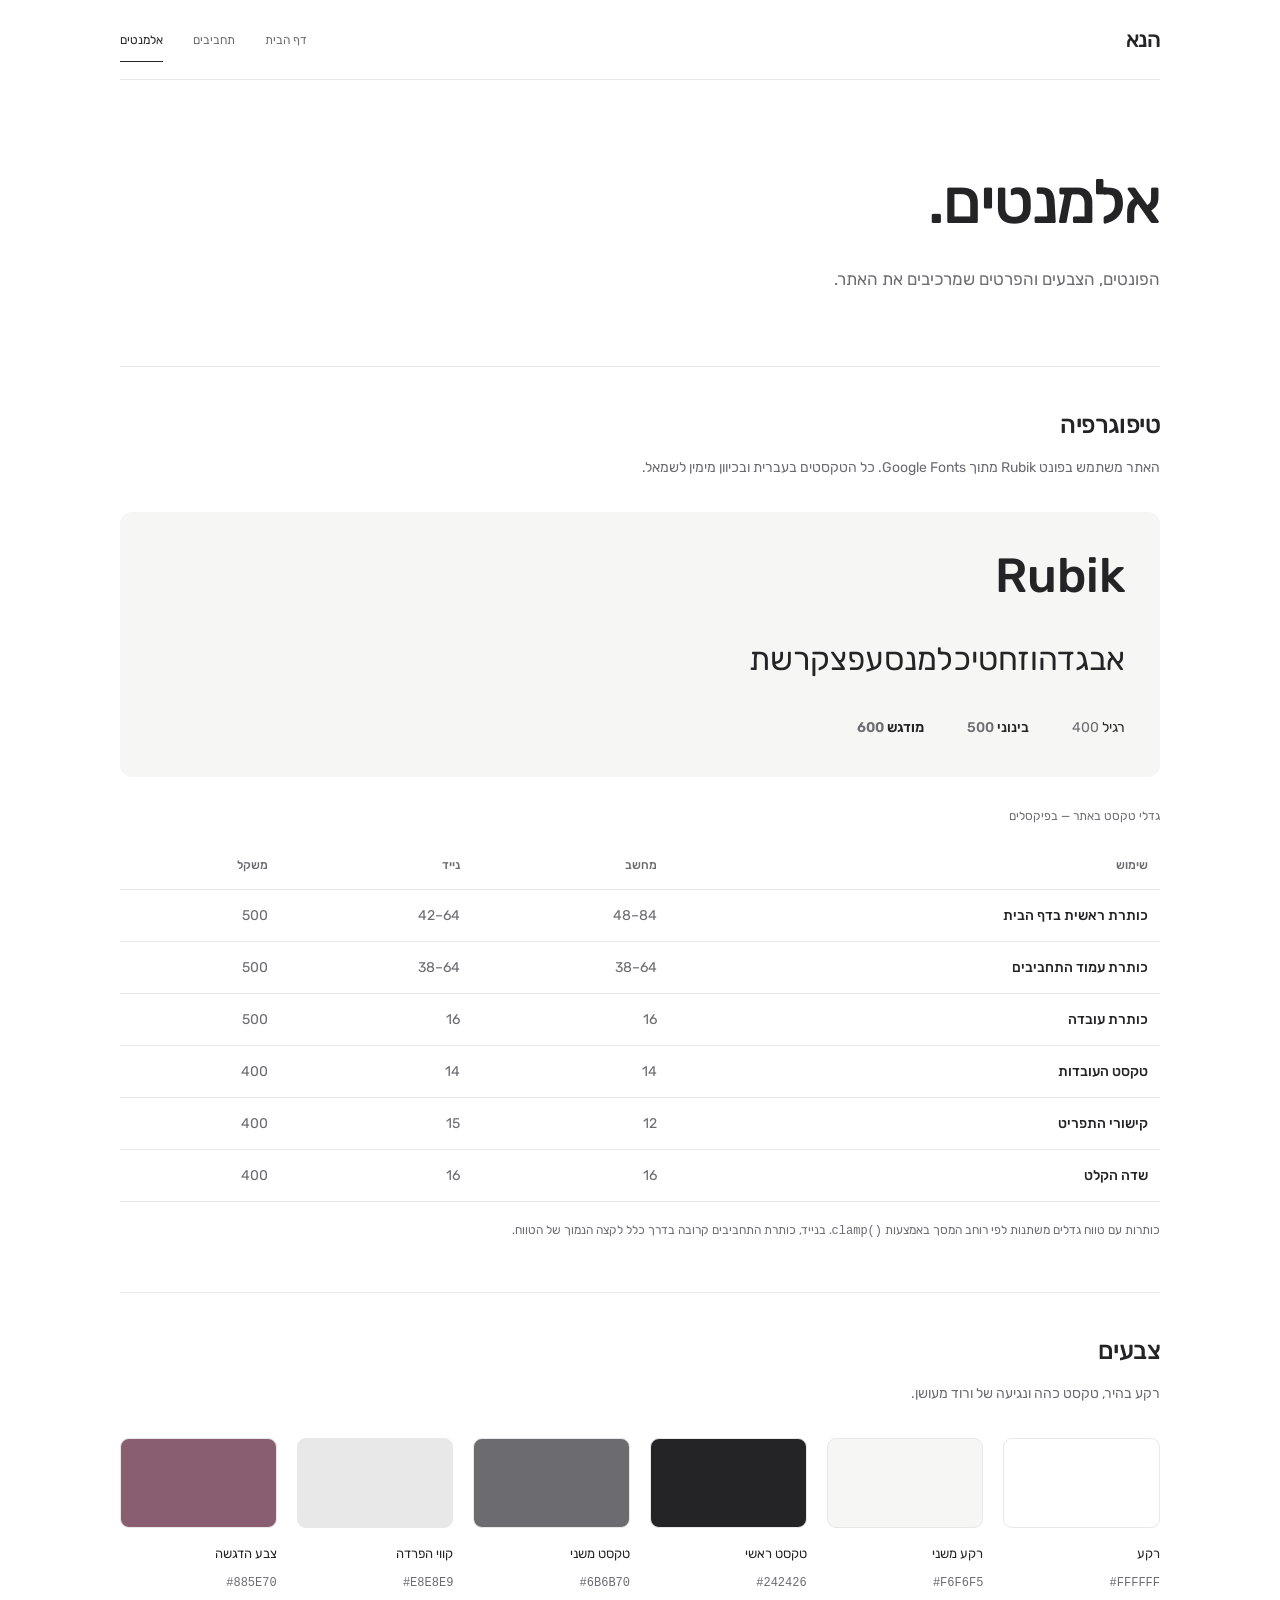
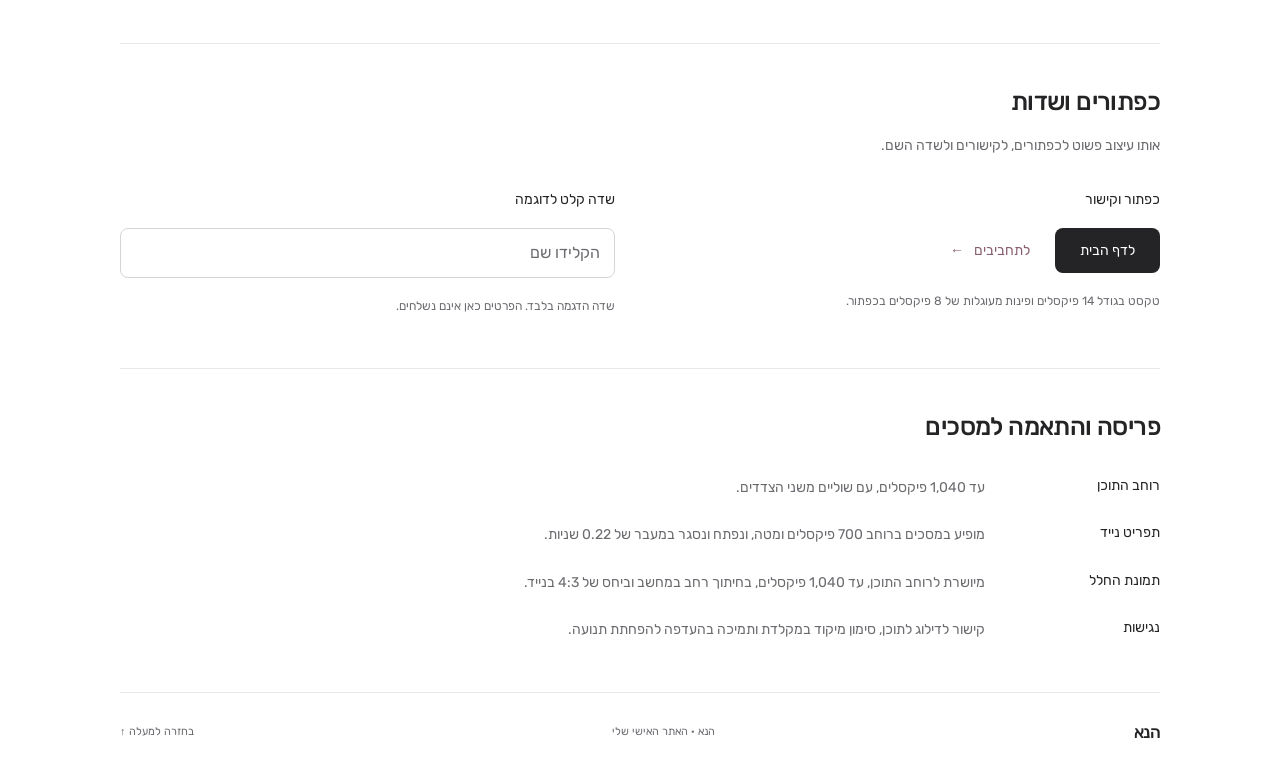
==== commit 02628906: "Align space image and text layout" ====
--- a/elements.html
+++ b/elements.html
@@ -98,7 +98,7 @@
         <dl class="layout-specs">
           <div><dt>רוחב התוכן</dt><dd>עד 1,040 פיקסלים, עם שוליים משני הצדדים.</dd></div>
           <div><dt>תפריט נייד</dt><dd>מופיע במסכים ברוחב 700 פיקסלים ומטה, ונפתח ונסגר במעבר של 0.22 שניות.</dd></div>
-          <div><dt>תמונת החלל</dt><dd>רוחב מרבי של 840 פיקסלים, בחיתוך רחב במחשב וביחס של 4:3 בנייד.</dd></div>
+          <div><dt>תמונת החלל</dt><dd>מיושרת לרוחב התוכן, עד 1,040 פיקסלים, בחיתוך רחב במחשב וביחס של 4:3 בנייד.</dd></div>
           <div><dt>נגישות</dt><dd>קישור לדילוג לתוכן, סימון מיקוד במקלדת ותמיכה בהעדפה להפחתת תנועה.</dd></div>
         </dl>
       </section>
--- a/styles/main.css
+++ b/styles/main.css
@@ -224,18 +224,19 @@
 }
 
 /* A quiet, space-focused layout for the hobbies page. */
-.space-intro { max-width: 720px; padding-block: 80px 45px; }
+.space-intro { padding-block: 80px 45px; }
 .space-intro h1 { font-size: clamp(38px, 5.6vw, 64px); }
-.space-intro > p:last-child { max-width: 540px; margin-top: 24px; color: var(--muted); font-size: 16px; }
-.space-art { width: min(100%, 840px); margin: 0 auto; }
+.space-intro > p:last-child { margin-top: 24px; color: var(--muted); font-size: 16px; }
+.space-art { width: 100%; margin: 0; }
 .space-art img { width: 100%; height: auto; aspect-ratio: 21 / 10; object-fit: cover; object-position: 50% 45%; border-radius: 14px; }
 .space-art figcaption { margin-top: 13px; color: var(--muted); font-size: 11px; }
 .space-topics { padding-block: 55px 75px; }
 .space-topics > h2 { font-size: 22px; margin-bottom: 28px; }
-.space-topics-grid { display: grid; grid-template-columns: 1fr; gap: 32px; max-width: 760px; }
+.space-topics-grid { display: grid; grid-template-columns: 1fr; gap: 32px; }
 .space-topics-grid article { padding-top: 20px; }
 .space-topics-grid h3 { font-size: 16px; font-weight: 500; margin-bottom: 12px; }
 .space-topics-grid p { font-size: 14px; color: var(--muted); }
+.space-intro > p, .space-topics-grid p { text-align: justify; text-align-last: start; }
 
 @media (max-width: 700px) {
   .space-intro { padding-block: 55px 32px; }
